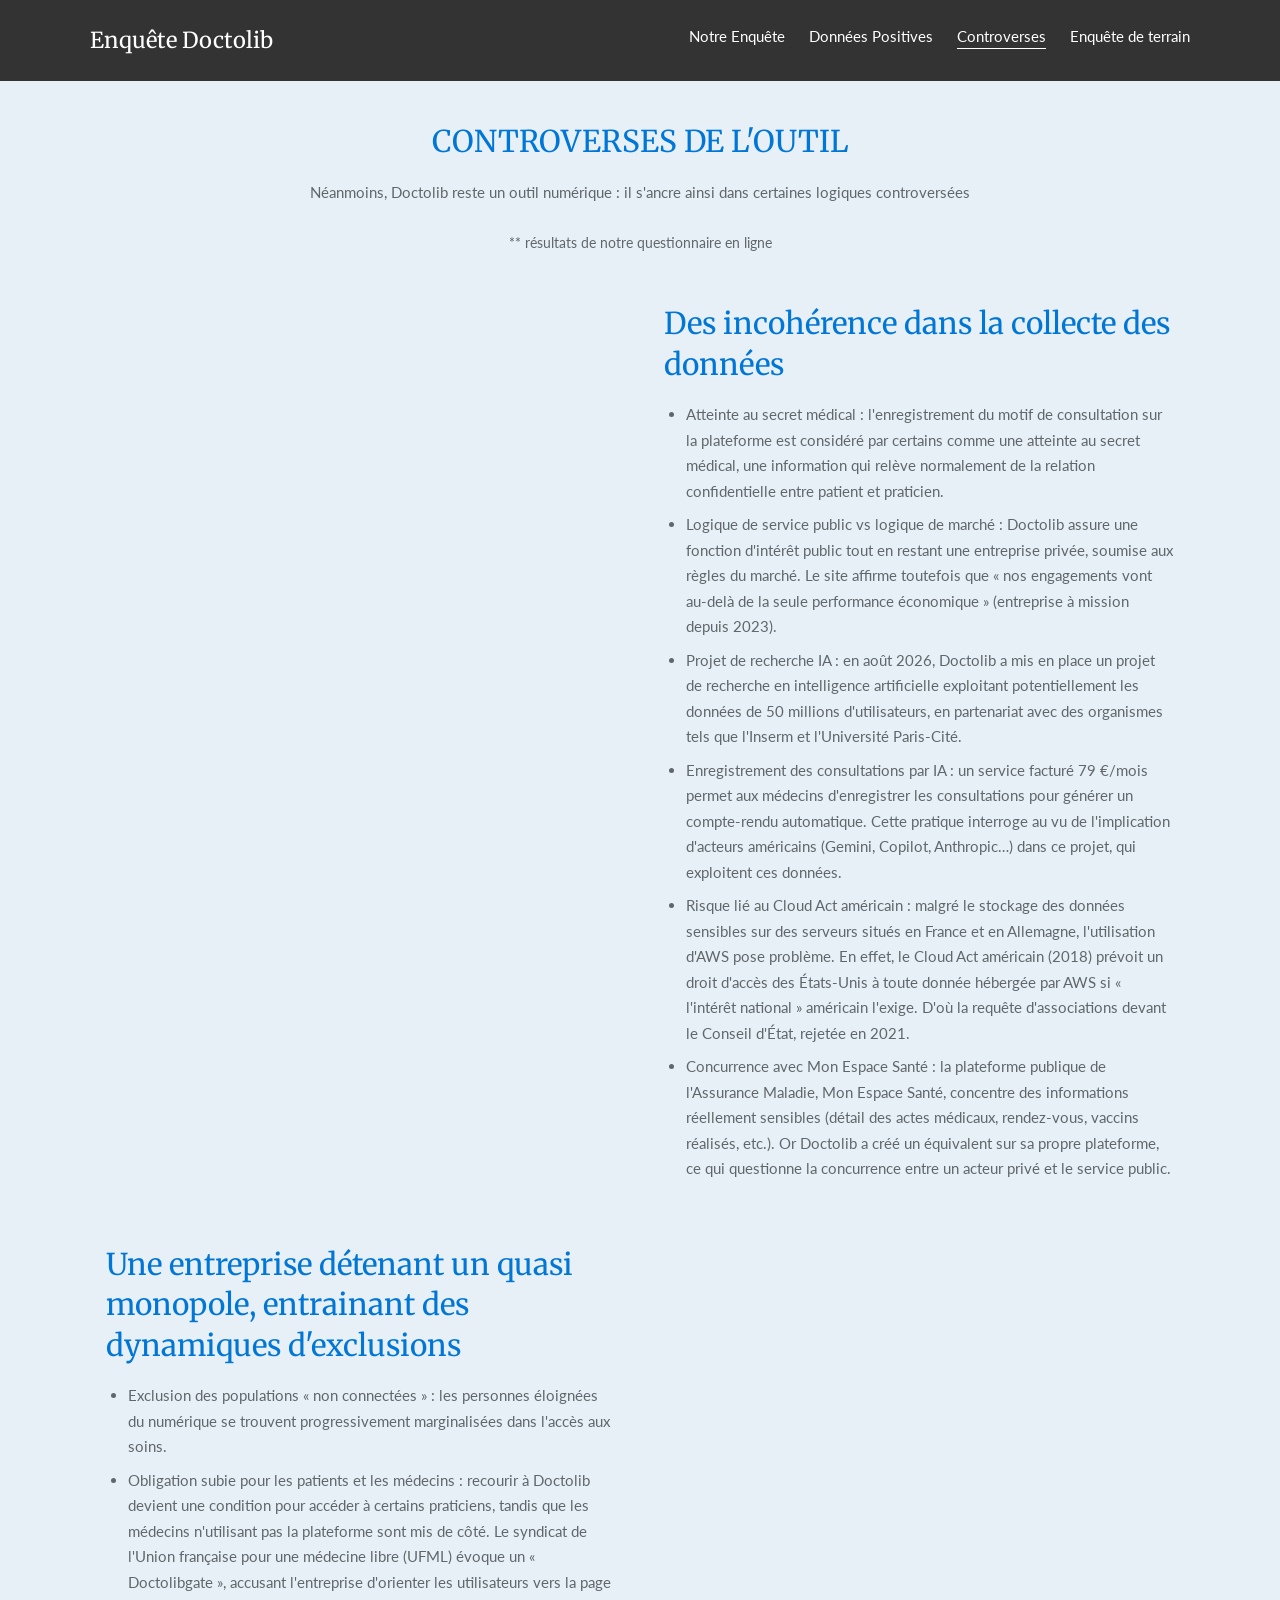
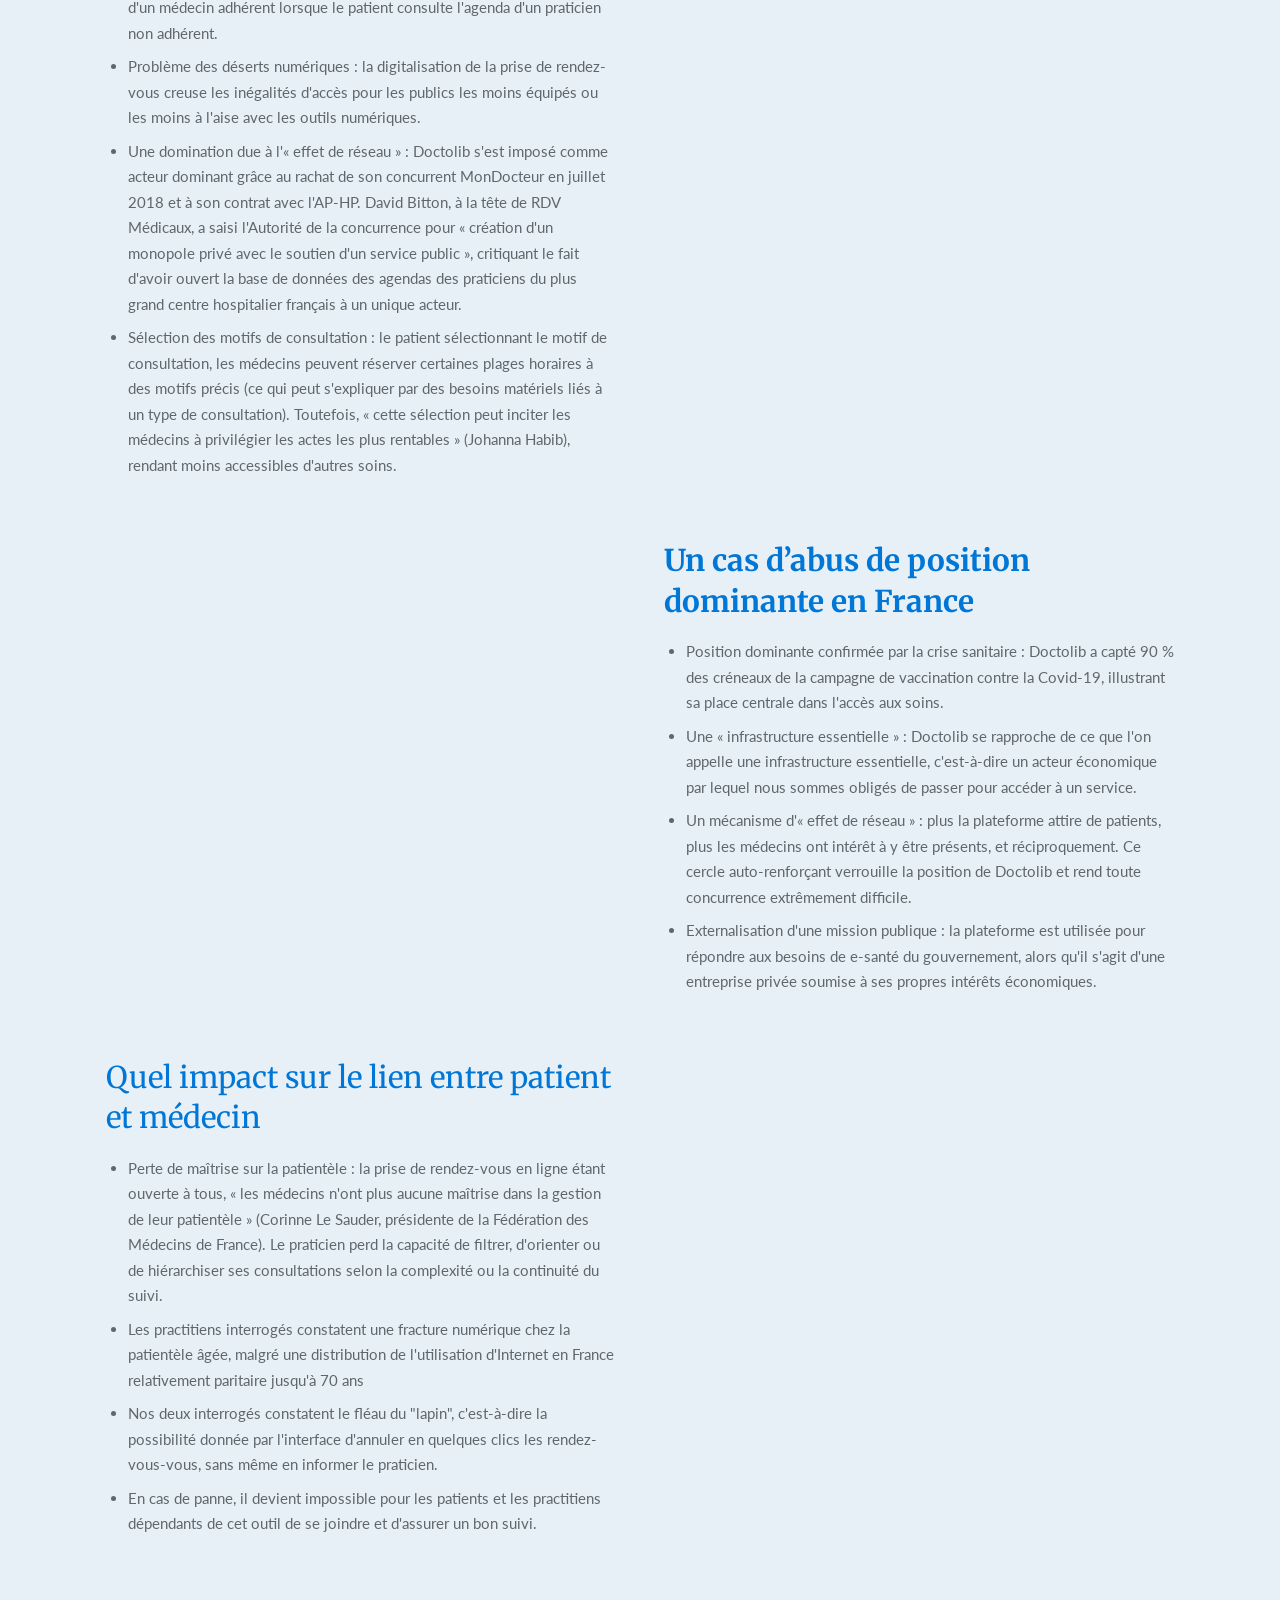
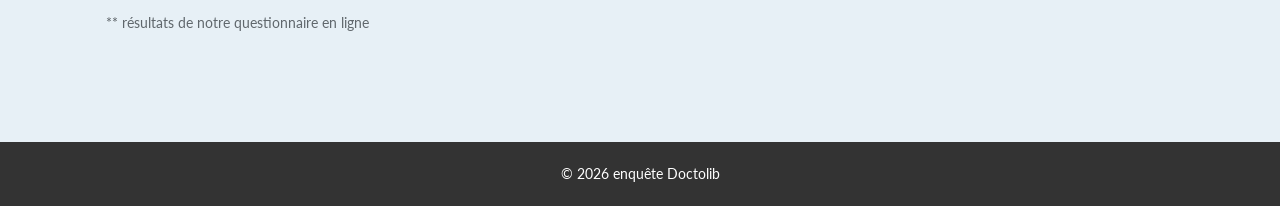
==== controverses.html @ 60c49745 "Ajout du site Enquête Doctolib" ====
<!DOCTYPE html>
<html lang="fr">
<head>
  <meta charset="UTF-8">
  <meta name="viewport" content="width=device-width, initial-scale=1.0">
  <title>Controverses | enquête Doctolib</title>
  <link rel="stylesheet" href="style.css">
</head>
<body>
  <a class="skip" href="#main-content">Passer au contenu principal</a>
  <header>
    <div class="header-inner">
      <a class="site-title" href="index.html">Enquête Doctolib</a>
      <nav>
        <ul>
          <li><a href="index.html">Notre Enquête</a></li>
          <li><a href="donnees-positives.html">Données Positives</a></li>
          <li><a href="controverses.html" aria-current="page">Controverses</a></li>
          <li><a href="enquete-de-terrain.html">Enquête de terrain</a></li>
        </ul>
      </nav>
    </div>
  </header>

  <main id="main-content">
    <section class="block center">
      <h2>CONTROVERSES DE L'OUTIL</h2>
      <p>Néanmoins, Doctolib reste un outil numérique : il s'ancre ainsi dans certaines logiques controversées</p>
      <img class="figure-small" src="https://primary.jwwb.nl/public/k/c/g/temp-qszgbrvemttdthedyeht/capture-d-cran-2026-11-02-12-01-36-high.png" alt="">
      <p class="note">** résultats de notre questionnaire en ligne</p>
    </section>

    <section class="split">
      <img src="https://primary.jwwb.nl/pexels/63/6330644.jpeg" alt="">
      <div>
        <h2>Des incohérence dans la collecte des données</h2>
        <ul>
          <li>Atteinte au secret médical : l'enregistrement du motif de consultation sur la plateforme est considéré par certains comme une atteinte au secret médical, une information qui relève normalement de la relation confidentielle entre patient et praticien.</li>
          <li>Logique de service public vs logique de marché : Doctolib assure une fonction d'intérêt public tout en restant une entreprise privée, soumise aux règles du marché. Le site affirme toutefois que « nos engagements vont au-delà de la seule performance économique » (entreprise à mission depuis 2023).</li>
          <li>Projet de recherche IA : en août 2026, Doctolib a mis en place un projet de recherche en intelligence artificielle exploitant potentiellement les données de 50 millions d'utilisateurs, en partenariat avec des organismes tels que l'Inserm et l'Université Paris-Cité.</li>
          <li>Enregistrement des consultations par IA : un service facturé 79 €/mois permet aux médecins d'enregistrer les consultations pour générer un compte-rendu automatique. Cette pratique interroge au vu de l'implication d'acteurs américains (Gemini, Copilot, Anthropic…) dans ce projet, qui exploitent ces données.</li>
          <li>Risque lié au Cloud Act américain : malgré le stockage des données sensibles sur des serveurs situés en France et en Allemagne, l'utilisation d'AWS pose problème. En effet, le Cloud Act américain (2018) prévoit un droit d'accès des États-Unis à toute donnée hébergée par AWS si « l'intérêt national » américain l'exige. D'où la requête d'associations devant le Conseil d'État, rejetée en 2021.</li>
          <li>Concurrence avec Mon Espace Santé : la plateforme publique de l'Assurance Maladie, Mon Espace Santé, concentre des informations réellement sensibles (détail des actes médicaux, rendez-vous, vaccins réalisés, etc.). Or Doctolib a créé un équivalent sur sa propre plateforme, ce qui questionne la concurrence entre un acteur privé et le service public.</li>
        </ul>
      </div>
    </section>

    <section class="split reverse">
      <img src="https://primary.jwwb.nl/pexels/77/7707025.jpeg" alt="">
      <div>
        <h2>Une entreprise détenant un quasi monopole, entrainant des dynamiques d'exclusions</h2>
        <ul>
          <li><p>Exclusion des populations « non connectées » : les personnes éloignées du numérique se trouvent progressivement marginalisées dans l'accès aux soins.</p></li>
          <li><p>Obligation subie pour les patients et les médecins : recourir à Doctolib devient une condition pour accéder à certains praticiens, tandis que les médecins n'utilisant pas la plateforme sont mis de côté. Le syndicat de l'Union française pour une médecine libre (UFML) évoque un « Doctolibgate », accusant l'entreprise d'orienter les utilisateurs vers la page d'un médecin adhérent lorsque le patient consulte l'agenda d'un praticien non adhérent.</p></li>
          <li><p>Problème des déserts numériques : la digitalisation de la prise de rendez-vous creuse les inégalités d'accès pour les publics les moins équipés ou les moins à l'aise avec les outils numériques.</p></li>
          <li><p>Une domination due à l'« effet de réseau » : Doctolib s'est imposé comme acteur dominant grâce au rachat de son concurrent MonDocteur en juillet 2018 et à son contrat avec l'AP-HP. David Bitton, à la tête de RDV Médicaux, a saisi l'Autorité de la concurrence pour « création d'un monopole privé avec le soutien d'un service public », critiquant le fait d'avoir ouvert la base de données des agendas des praticiens du plus grand centre hospitalier français à un unique acteur.</p></li>
          <li><p>Sélection des motifs de consultation : le patient sélectionnant le motif de consultation, les médecins peuvent réserver certaines plages horaires à des motifs précis (ce qui peut s'expliquer par des besoins matériels liés à un type de consultation). Toutefois, « cette sélection peut inciter les médecins à privilégier les actes les plus rentables » (Johanna Habib), rendant moins accessibles d'autres soins.</p></li>
        </ul>
      </div>
    </section>

    <section class="split">
      <img src="https://primary.jwwb.nl/public/k/c/g/temp-qszgbrvemttdthedyeht/img_2038-standard.jpg" alt="">
      <div>
        <h2><strong>Un cas d’abus de position dominante en France</strong></h2>
        <ul>
          <li><p>Position dominante confirmée par la crise sanitaire : Doctolib a capté 90 % des créneaux de la campagne de vaccination contre la Covid-19, illustrant sa place centrale dans l'accès aux soins.</p></li>
          <li><p>Une « infrastructure essentielle » : Doctolib se rapproche de ce que l'on appelle une infrastructure essentielle, c'est-à-dire un acteur économique par lequel nous sommes obligés de passer pour accéder à un service.</p></li>
          <li><p>Un mécanisme d'« effet de réseau » : plus la plateforme attire de patients, plus les médecins ont intérêt à y être présents, et réciproquement. Ce cercle auto-renforçant verrouille la position de Doctolib et rend toute concurrence extrêmement difficile.</p></li>
          <li><p>Externalisation d'une mission publique : la plateforme est utilisée pour répondre aux besoins de e-santé du gouvernement, alors qu'il s'agit d'une entreprise privée soumise à ses propres intérêts économiques.</p></li>
        </ul>
      </div>
    </section>

    <section class="split reverse">
      <img src="https://primary.jwwb.nl/public/k/c/g/temp-qszgbrvemttdthedyeht/img_2039-standard.jpg" alt="">
      <div>
        <h2>Quel impact sur le lien entre patient et médecin</h2>
        <ul>
          <li>Perte de maîtrise sur la patientèle : la prise de rendez-vous en ligne étant ouverte à tous, « les médecins n'ont plus aucune maîtrise dans la gestion de leur patientèle » (Corinne Le Sauder, présidente de la Fédération des Médecins de France). Le praticien perd la capacité de filtrer, d'orienter ou de hiérarchiser ses consultations selon la complexité ou la continuité du suivi.</li>
          <li>Les practitiens interrogés constatent une fracture numérique chez la patientèle âgée, malgré une distribution de l'utilisation d'Internet en France relativement paritaire jusqu'à 70 ans</li>
          <li>Nos deux interrogés constatent le fléau du "lapin", c'est-à-dire la possibilité donnée par l'interface d'annuler en quelques clics les rendez-vous-vous, sans même en informer le praticien.</li>
          <li>En cas de panne, il devient impossible pour les patients et les practitiens dépendants de cet outil de se joindre et d'assurer un bon suivi.</li>
        </ul>
      </div>
    </section>

    <section class="block">
      <img class="full" src="https://primary.jwwb.nl/public/k/c/g/temp-qszgbrvemttdthedyeht/capture-d-cran-2026-11-02-11-59-34-standard.png" alt="">
      <p class="note">** résultats de notre questionnaire en ligne</p>
    </section>
  </main>

  <footer>© 2026 enquête Doctolib</footer>
</body>
</html>
---- style.css ----
@import url('https://fonts.googleapis.com/css2?family=Lato:ital,wght@0,400;0,700;1,400&family=Merriweather:wght@400;700&display=swap');

:root {
  --bg: #e7f0f6;
  --dark: #333333;
  --blue: #0076d6;
  --text: #60676c;
}

* { box-sizing: border-box; }

body {
  margin: 0;
  background: var(--bg);
  color: var(--text);
  font-family: 'Lato', sans-serif;
  font-size: 15px;
  line-height: 1.7;
}

img { max-width: 100%; display: block; }

a { color: var(--blue); word-break: break-word; }

.skip { position: absolute; left: -9999px; }
.skip:focus { left: 16px; top: 16px; background: #fff; padding: 8px; z-index: 10; }

/* En-tête */
header {
  background: var(--dark);
  padding: 22px 16px;
}
.header-inner {
  max-width: 1100px;
  margin: 0 auto;
  display: flex;
  align-items: center;
  justify-content: space-between;
  gap: 16px;
  flex-wrap: wrap;
}
.site-title {
  color: #fff;
  font-family: 'Merriweather', serif;
  font-size: 22px;
  text-decoration: none;
}
nav ul { list-style: none; margin: 0; padding: 0; display: flex; flex-wrap: wrap; gap: 6px 24px; }
nav a { color: #fff; text-decoration: none; }
nav a:hover, nav a[aria-current="page"] { text-decoration: underline; text-underline-offset: 6px; }

/* Contenu */
main { max-width: 1100px; margin: 0 auto; padding: 40px 16px 60px; }

h1, h2, h3 {
  font-family: 'Merriweather', serif;
  font-weight: 400;
  color: var(--blue);
  line-height: 1.35;
  margin: 0 0 18px;
}
h1 { font-size: 38px; }
h2 { font-size: 30px; }
h3 { font-size: 24px; }
p { margin: 0 0 14px; }
ul { margin: 0 0 14px; padding-left: 22px; }
li { margin-bottom: 8px; }
li p { margin: 0; }

.center { text-align: center; }
.block { margin-bottom: 48px; }

/* Sections image + texte */
.split {
  display: grid;
  grid-template-columns: 1fr 1fr;
  gap: 48px;
  align-items: start;
  margin-bottom: 48px;
}
.split img { width: 100%; }
.split.reverse > :first-child { order: 2; }

.full { margin: 0 auto 12px; }
.full + .note, .note { font-size: 14px; }
.figure-center { max-width: 700px; margin: 0 auto 12px; }
.figure-small { max-width: 580px; margin: 0 auto 12px; }

/* Accueil */
.hero h1 { font-size: 34px; margin-bottom: 0; }
.cards {
  display: grid;
  grid-template-columns: repeat(3, 1fr);
  gap: 24px;
  margin-bottom: 48px;
}
.cards h3 { font-size: 20px; margin-top: 16px; }
.cards img { width: 100%; aspect-ratio: 1.4286 / 1; object-fit: cover; }
.sources p { padding-left: 16px; }
.team { max-width: 540px; margin: 0 auto; text-align: center; }

/* Accordéons */
details { border-bottom: 1px solid #c9d6df; margin-bottom: 12px; }
summary { cursor: pointer; list-style: none; padding: 8px 0; }
summary::-webkit-details-marker { display: none; }
summary h3 { display: inline; margin: 0; }
summary::after { content: ' +'; color: var(--blue); font-size: 22px; }
details[open] summary::after { content: ' –'; }
details > div { padding: 8px 0 16px; }

/* Pied de page */
footer {
  background: var(--dark);
  color: #fff;
  text-align: center;
  padding: 20px 16px;
  font-size: 14px;
}

@media (max-width: 760px) {
  .split, .cards { grid-template-columns: 1fr; gap: 24px; }
  .split.reverse > :first-child { order: 0; }
  h1 { font-size: 28px; }
  .hero h1 { font-size: 26px; }
  h2 { font-size: 24px; }
  h3 { font-size: 20px; }
}
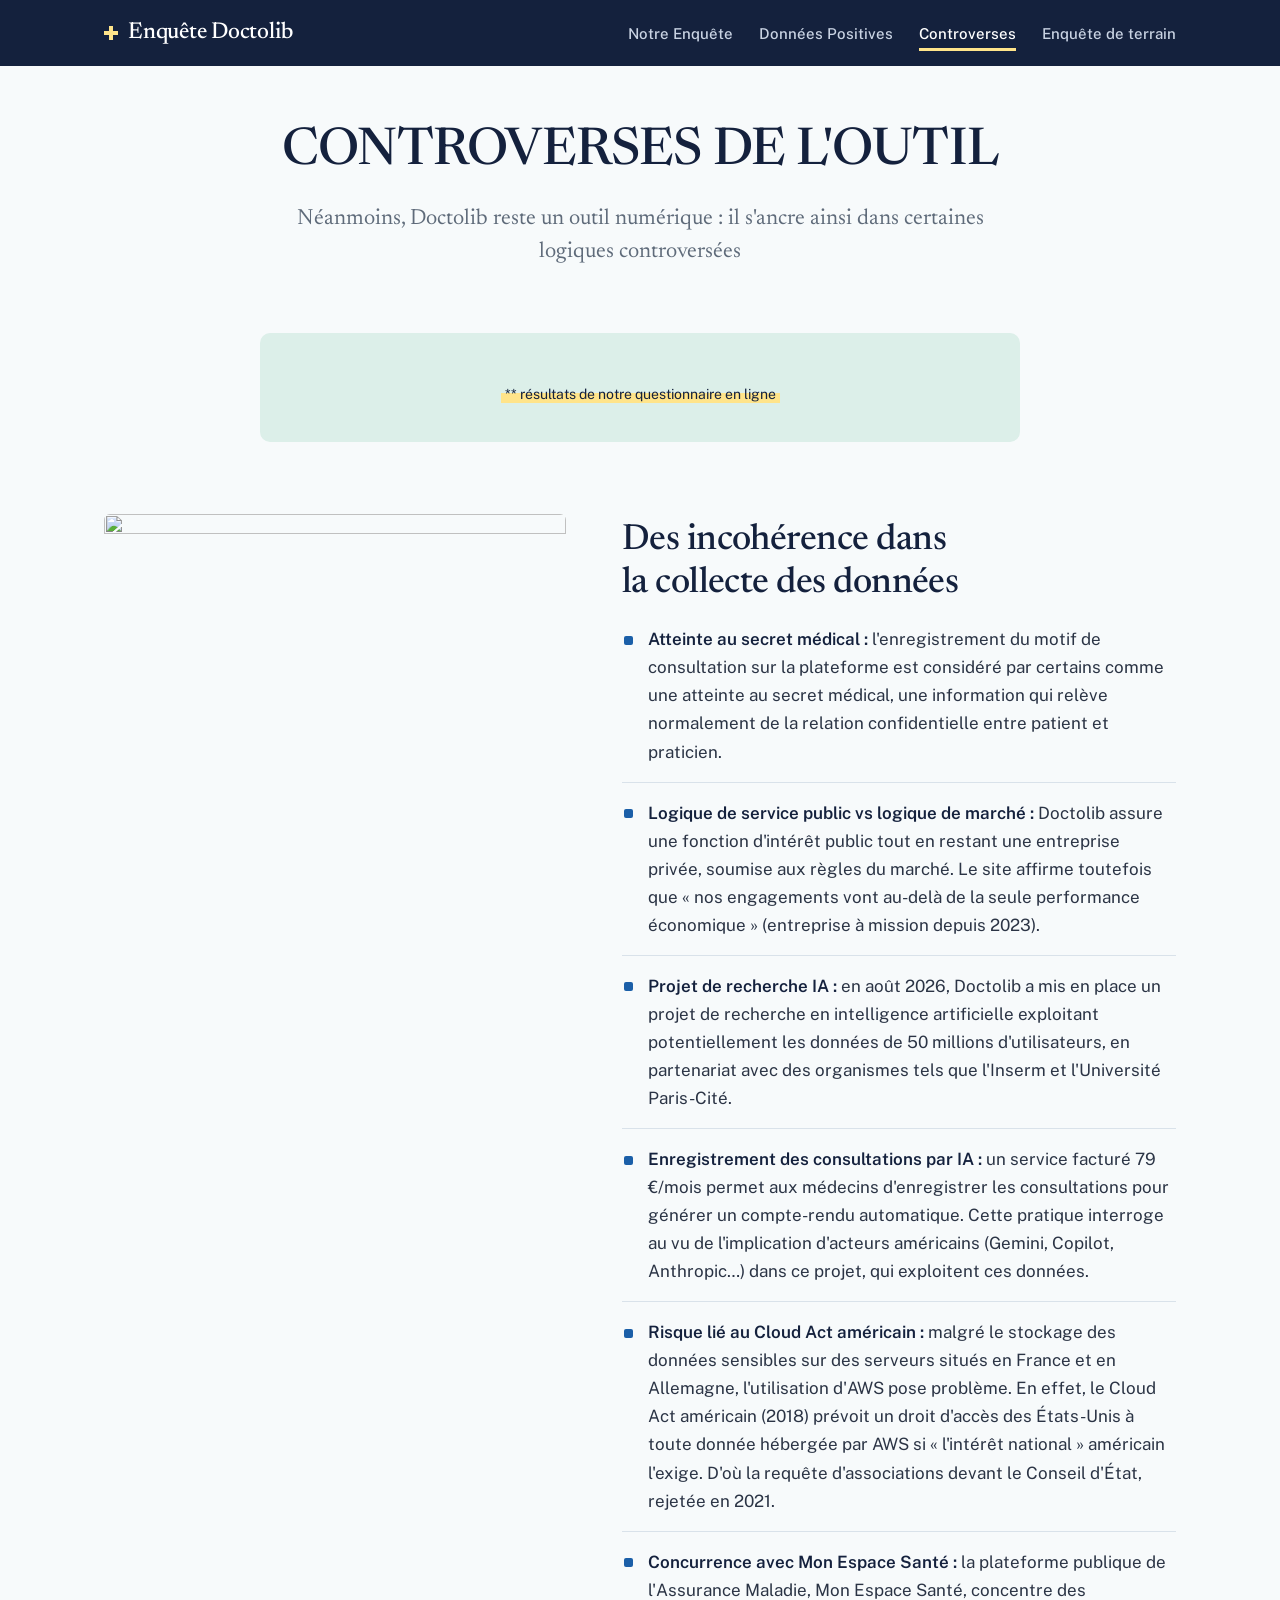
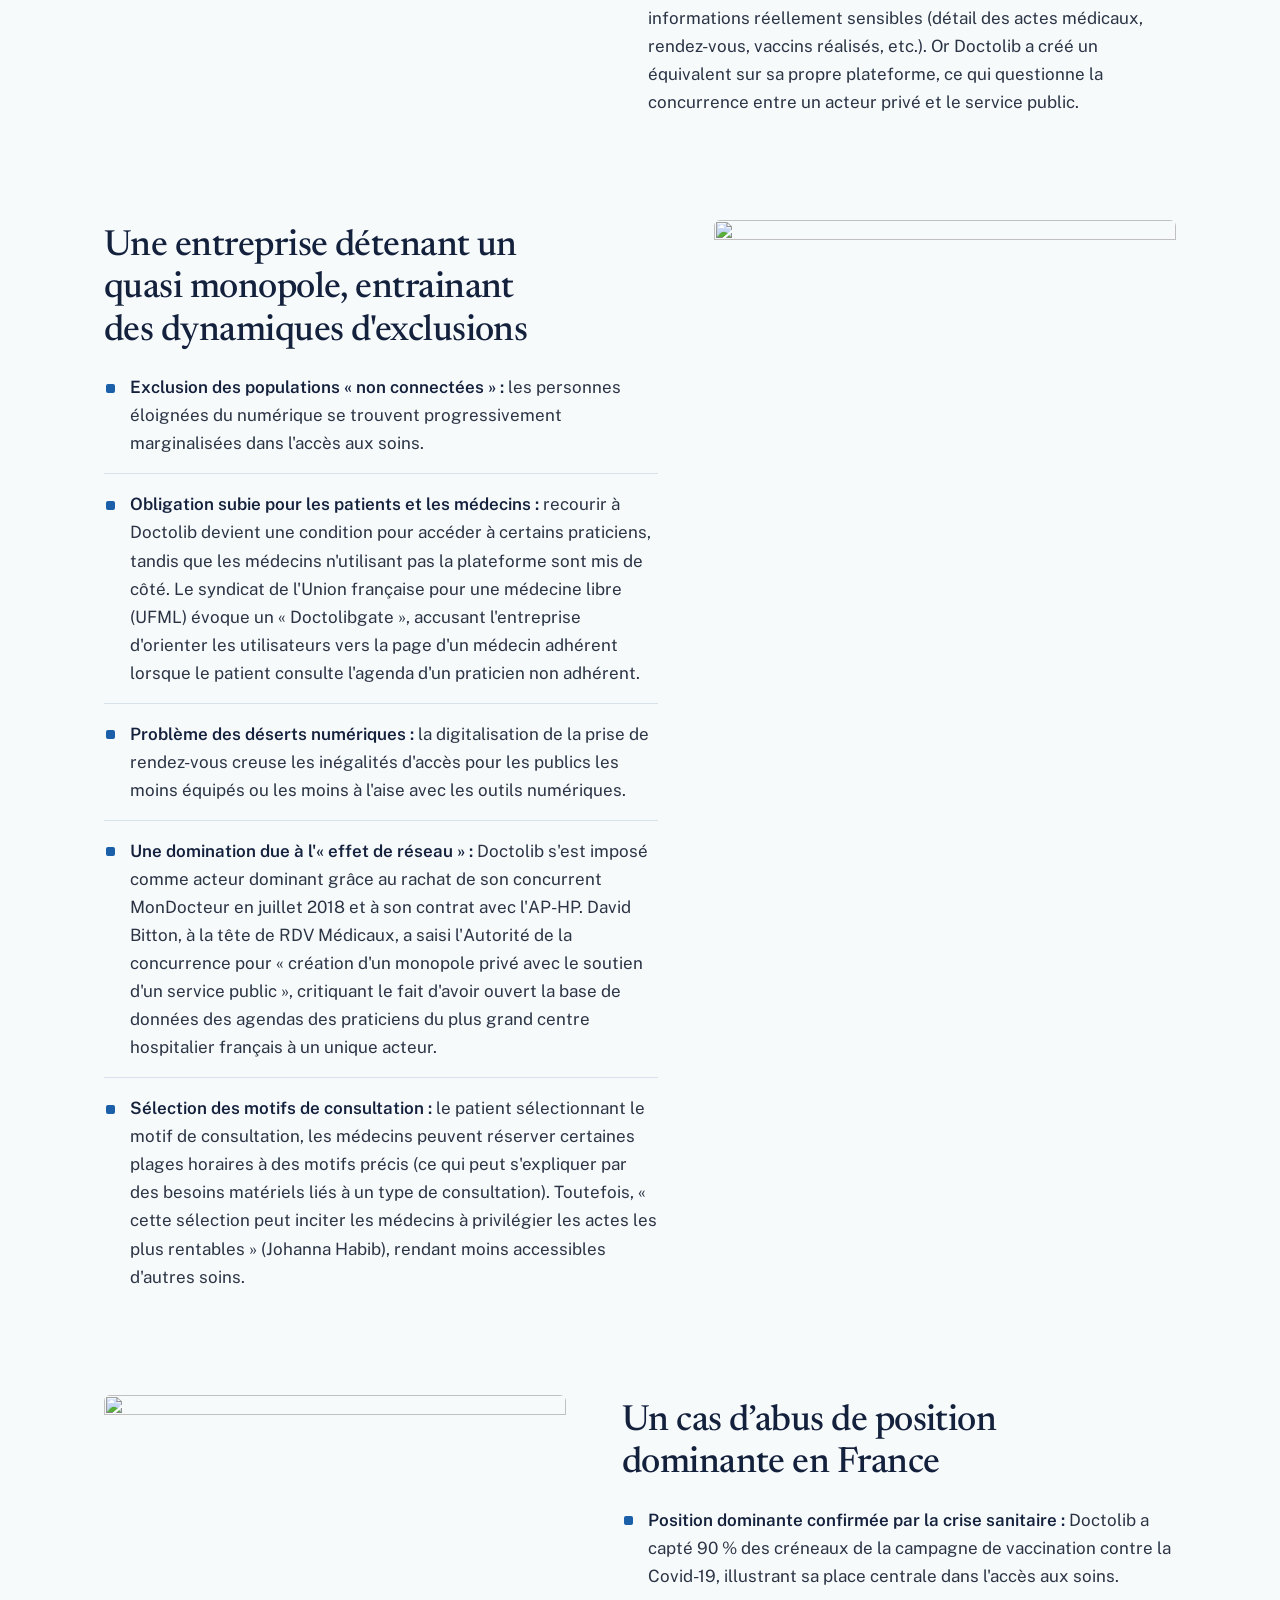
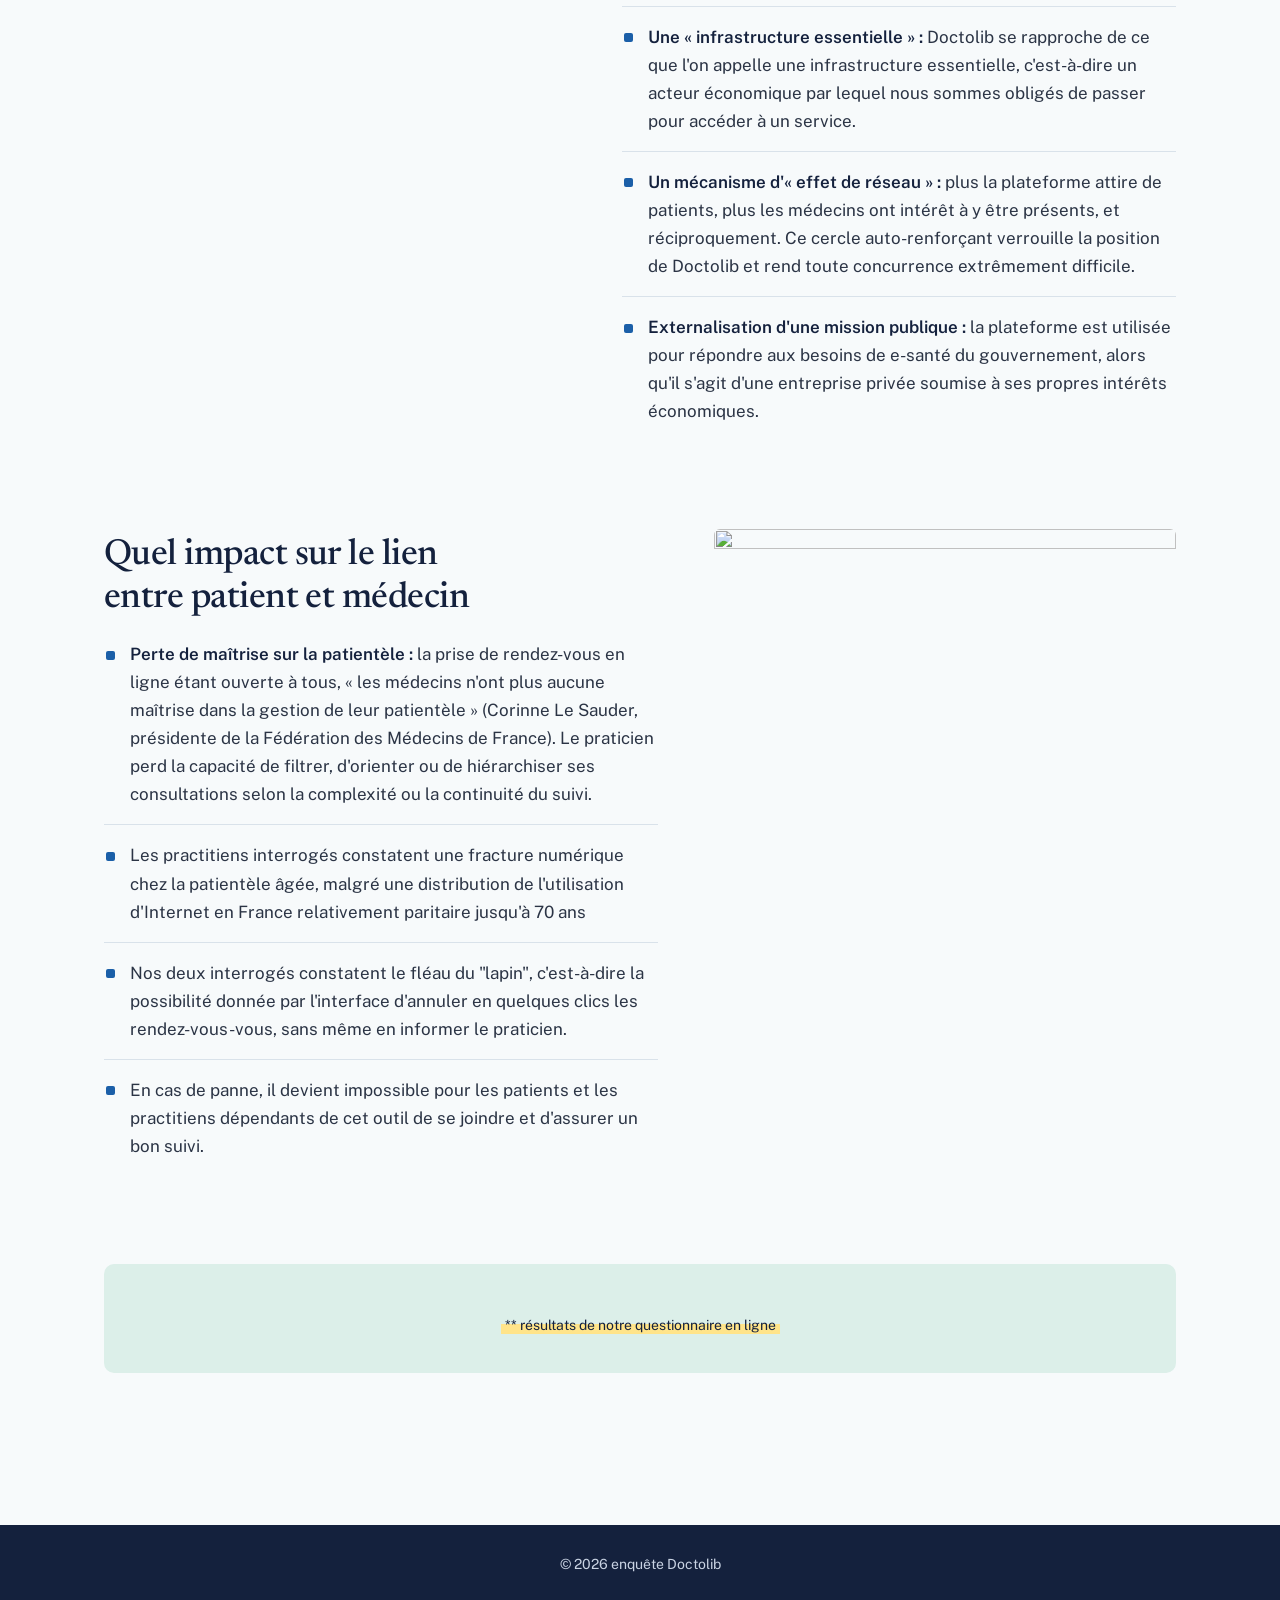
==== commit 3392d127: "Nouveau design du site" ====
--- a/controverses.html
+++ b/controverses.html
@@ -23,61 +23,64 @@
   </header>
 
   <main id="main-content">
-    <section class="block center">
+    <section class="page-head">
       <h2>CONTROVERSES DE L'OUTIL</h2>
       <p>Néanmoins, Doctolib reste un outil numérique : il s'ancre ainsi dans certaines logiques controversées</p>
-      <img class="figure-small" src="https://primary.jwwb.nl/public/k/c/g/temp-qszgbrvemttdthedyeht/capture-d-cran-2026-11-02-12-01-36-high.png" alt="">
-      <p class="note">** résultats de notre questionnaire en ligne</p>
     </section>
 
+    <figure class="chart narrow">
+      <img src="https://primary.jwwb.nl/public/k/c/g/temp-qszgbrvemttdthedyeht/capture-d-cran-2026-11-02-12-01-36-high.png" alt="">
+      <figcaption>** résultats de notre questionnaire en ligne</figcaption>
+    </figure>
+
     <section class="split">
-      <img src="https://primary.jwwb.nl/pexels/63/6330644.jpeg" alt="">
+      <img class="photo" src="https://primary.jwwb.nl/pexels/63/6330644.jpeg" alt="">
       <div>
         <h2>Des incohérence dans la collecte des données</h2>
         <ul>
-          <li>Atteinte au secret médical : l'enregistrement du motif de consultation sur la plateforme est considéré par certains comme une atteinte au secret médical, une information qui relève normalement de la relation confidentielle entre patient et praticien.</li>
-          <li>Logique de service public vs logique de marché : Doctolib assure une fonction d'intérêt public tout en restant une entreprise privée, soumise aux règles du marché. Le site affirme toutefois que « nos engagements vont au-delà de la seule performance économique » (entreprise à mission depuis 2023).</li>
-          <li>Projet de recherche IA : en août 2026, Doctolib a mis en place un projet de recherche en intelligence artificielle exploitant potentiellement les données de 50 millions d'utilisateurs, en partenariat avec des organismes tels que l'Inserm et l'Université Paris-Cité.</li>
-          <li>Enregistrement des consultations par IA : un service facturé 79 €/mois permet aux médecins d'enregistrer les consultations pour générer un compte-rendu automatique. Cette pratique interroge au vu de l'implication d'acteurs américains (Gemini, Copilot, Anthropic…) dans ce projet, qui exploitent ces données.</li>
-          <li>Risque lié au Cloud Act américain : malgré le stockage des données sensibles sur des serveurs situés en France et en Allemagne, l'utilisation d'AWS pose problème. En effet, le Cloud Act américain (2018) prévoit un droit d'accès des États-Unis à toute donnée hébergée par AWS si « l'intérêt national » américain l'exige. D'où la requête d'associations devant le Conseil d'État, rejetée en 2021.</li>
-          <li>Concurrence avec Mon Espace Santé : la plateforme publique de l'Assurance Maladie, Mon Espace Santé, concentre des informations réellement sensibles (détail des actes médicaux, rendez-vous, vaccins réalisés, etc.). Or Doctolib a créé un équivalent sur sa propre plateforme, ce qui questionne la concurrence entre un acteur privé et le service public.</li>
+          <li><span class="lead">Atteinte au secret médical :</span> l'enregistrement du motif de consultation sur la plateforme est considéré par certains comme une atteinte au secret médical, une information qui relève normalement de la relation confidentielle entre patient et praticien.</li>
+          <li><span class="lead">Logique de service public vs logique de marché :</span> Doctolib assure une fonction d'intérêt public tout en restant une entreprise privée, soumise aux règles du marché. Le site affirme toutefois que « nos engagements vont au-delà de la seule performance économique » (entreprise à mission depuis 2023).</li>
+          <li><span class="lead">Projet de recherche IA :</span> en août 2026, Doctolib a mis en place un projet de recherche en intelligence artificielle exploitant potentiellement les données de 50 millions d'utilisateurs, en partenariat avec des organismes tels que l'Inserm et l'Université Paris-Cité.</li>
+          <li><span class="lead">Enregistrement des consultations par IA :</span> un service facturé 79 €/mois permet aux médecins d'enregistrer les consultations pour générer un compte-rendu automatique. Cette pratique interroge au vu de l'implication d'acteurs américains (Gemini, Copilot, Anthropic…) dans ce projet, qui exploitent ces données.</li>
+          <li><span class="lead">Risque lié au Cloud Act américain :</span> malgré le stockage des données sensibles sur des serveurs situés en France et en Allemagne, l'utilisation d'AWS pose problème. En effet, le Cloud Act américain (2018) prévoit un droit d'accès des États-Unis à toute donnée hébergée par AWS si « l'intérêt national » américain l'exige. D'où la requête d'associations devant le Conseil d'État, rejetée en 2021.</li>
+          <li><span class="lead">Concurrence avec Mon Espace Santé :</span> la plateforme publique de l'Assurance Maladie, Mon Espace Santé, concentre des informations réellement sensibles (détail des actes médicaux, rendez-vous, vaccins réalisés, etc.). Or Doctolib a créé un équivalent sur sa propre plateforme, ce qui questionne la concurrence entre un acteur privé et le service public.</li>
         </ul>
       </div>
     </section>
 
     <section class="split reverse">
-      <img src="https://primary.jwwb.nl/pexels/77/7707025.jpeg" alt="">
+      <img class="photo" src="https://primary.jwwb.nl/pexels/77/7707025.jpeg" alt="">
       <div>
         <h2>Une entreprise détenant un quasi monopole, entrainant des dynamiques d'exclusions</h2>
         <ul>
-          <li><p>Exclusion des populations « non connectées » : les personnes éloignées du numérique se trouvent progressivement marginalisées dans l'accès aux soins.</p></li>
-          <li><p>Obligation subie pour les patients et les médecins : recourir à Doctolib devient une condition pour accéder à certains praticiens, tandis que les médecins n'utilisant pas la plateforme sont mis de côté. Le syndicat de l'Union française pour une médecine libre (UFML) évoque un « Doctolibgate », accusant l'entreprise d'orienter les utilisateurs vers la page d'un médecin adhérent lorsque le patient consulte l'agenda d'un praticien non adhérent.</p></li>
-          <li><p>Problème des déserts numériques : la digitalisation de la prise de rendez-vous creuse les inégalités d'accès pour les publics les moins équipés ou les moins à l'aise avec les outils numériques.</p></li>
-          <li><p>Une domination due à l'« effet de réseau » : Doctolib s'est imposé comme acteur dominant grâce au rachat de son concurrent MonDocteur en juillet 2018 et à son contrat avec l'AP-HP. David Bitton, à la tête de RDV Médicaux, a saisi l'Autorité de la concurrence pour « création d'un monopole privé avec le soutien d'un service public », critiquant le fait d'avoir ouvert la base de données des agendas des praticiens du plus grand centre hospitalier français à un unique acteur.</p></li>
-          <li><p>Sélection des motifs de consultation : le patient sélectionnant le motif de consultation, les médecins peuvent réserver certaines plages horaires à des motifs précis (ce qui peut s'expliquer par des besoins matériels liés à un type de consultation). Toutefois, « cette sélection peut inciter les médecins à privilégier les actes les plus rentables » (Johanna Habib), rendant moins accessibles d'autres soins.</p></li>
+          <li><p><span class="lead">Exclusion des populations « non connectées » :</span> les personnes éloignées du numérique se trouvent progressivement marginalisées dans l'accès aux soins.</p></li>
+          <li><p><span class="lead">Obligation subie pour les patients et les médecins :</span> recourir à Doctolib devient une condition pour accéder à certains praticiens, tandis que les médecins n'utilisant pas la plateforme sont mis de côté. Le syndicat de l'Union française pour une médecine libre (UFML) évoque un « Doctolibgate », accusant l'entreprise d'orienter les utilisateurs vers la page d'un médecin adhérent lorsque le patient consulte l'agenda d'un praticien non adhérent.</p></li>
+          <li><p><span class="lead">Problème des déserts numériques :</span> la digitalisation de la prise de rendez-vous creuse les inégalités d'accès pour les publics les moins équipés ou les moins à l'aise avec les outils numériques.</p></li>
+          <li><p><span class="lead">Une domination due à l'« effet de réseau » :</span> Doctolib s'est imposé comme acteur dominant grâce au rachat de son concurrent MonDocteur en juillet 2018 et à son contrat avec l'AP-HP. David Bitton, à la tête de RDV Médicaux, a saisi l'Autorité de la concurrence pour « création d'un monopole privé avec le soutien d'un service public », critiquant le fait d'avoir ouvert la base de données des agendas des praticiens du plus grand centre hospitalier français à un unique acteur.</p></li>
+          <li><p><span class="lead">Sélection des motifs de consultation :</span> le patient sélectionnant le motif de consultation, les médecins peuvent réserver certaines plages horaires à des motifs précis (ce qui peut s'expliquer par des besoins matériels liés à un type de consultation). Toutefois, « cette sélection peut inciter les médecins à privilégier les actes les plus rentables » (Johanna Habib), rendant moins accessibles d'autres soins.</p></li>
         </ul>
       </div>
     </section>
 
     <section class="split">
-      <img src="https://primary.jwwb.nl/public/k/c/g/temp-qszgbrvemttdthedyeht/img_2038-standard.jpg" alt="">
+      <img class="photo" src="https://primary.jwwb.nl/public/k/c/g/temp-qszgbrvemttdthedyeht/img_2038-standard.jpg" alt="">
       <div>
         <h2><strong>Un cas d’abus de position dominante en France</strong></h2>
         <ul>
-          <li><p>Position dominante confirmée par la crise sanitaire : Doctolib a capté 90 % des créneaux de la campagne de vaccination contre la Covid-19, illustrant sa place centrale dans l'accès aux soins.</p></li>
-          <li><p>Une « infrastructure essentielle » : Doctolib se rapproche de ce que l'on appelle une infrastructure essentielle, c'est-à-dire un acteur économique par lequel nous sommes obligés de passer pour accéder à un service.</p></li>
-          <li><p>Un mécanisme d'« effet de réseau » : plus la plateforme attire de patients, plus les médecins ont intérêt à y être présents, et réciproquement. Ce cercle auto-renforçant verrouille la position de Doctolib et rend toute concurrence extrêmement difficile.</p></li>
-          <li><p>Externalisation d'une mission publique : la plateforme est utilisée pour répondre aux besoins de e-santé du gouvernement, alors qu'il s'agit d'une entreprise privée soumise à ses propres intérêts économiques.</p></li>
+          <li><p><span class="lead">Position dominante confirmée par la crise sanitaire :</span> Doctolib a capté 90 % des créneaux de la campagne de vaccination contre la Covid-19, illustrant sa place centrale dans l'accès aux soins.</p></li>
+          <li><p><span class="lead">Une « infrastructure essentielle » :</span> Doctolib se rapproche de ce que l'on appelle une infrastructure essentielle, c'est-à-dire un acteur économique par lequel nous sommes obligés de passer pour accéder à un service.</p></li>
+          <li><p><span class="lead">Un mécanisme d'« effet de réseau » :</span> plus la plateforme attire de patients, plus les médecins ont intérêt à y être présents, et réciproquement. Ce cercle auto-renforçant verrouille la position de Doctolib et rend toute concurrence extrêmement difficile.</p></li>
+          <li><p><span class="lead">Externalisation d'une mission publique :</span> la plateforme est utilisée pour répondre aux besoins de e-santé du gouvernement, alors qu'il s'agit d'une entreprise privée soumise à ses propres intérêts économiques.</p></li>
         </ul>
       </div>
     </section>
 
     <section class="split reverse">
-      <img src="https://primary.jwwb.nl/public/k/c/g/temp-qszgbrvemttdthedyeht/img_2039-standard.jpg" alt="">
+      <img class="photo" src="https://primary.jwwb.nl/public/k/c/g/temp-qszgbrvemttdthedyeht/img_2039-standard.jpg" alt="">
       <div>
         <h2>Quel impact sur le lien entre patient et médecin</h2>
         <ul>
-          <li>Perte de maîtrise sur la patientèle : la prise de rendez-vous en ligne étant ouverte à tous, « les médecins n'ont plus aucune maîtrise dans la gestion de leur patientèle » (Corinne Le Sauder, présidente de la Fédération des Médecins de France). Le praticien perd la capacité de filtrer, d'orienter ou de hiérarchiser ses consultations selon la complexité ou la continuité du suivi.</li>
+          <li><span class="lead">Perte de maîtrise sur la patientèle :</span> la prise de rendez-vous en ligne étant ouverte à tous, « les médecins n'ont plus aucune maîtrise dans la gestion de leur patientèle » (Corinne Le Sauder, présidente de la Fédération des Médecins de France). Le praticien perd la capacité de filtrer, d'orienter ou de hiérarchiser ses consultations selon la complexité ou la continuité du suivi.</li>
           <li>Les practitiens interrogés constatent une fracture numérique chez la patientèle âgée, malgré une distribution de l'utilisation d'Internet en France relativement paritaire jusqu'à 70 ans</li>
           <li>Nos deux interrogés constatent le fléau du "lapin", c'est-à-dire la possibilité donnée par l'interface d'annuler en quelques clics les rendez-vous-vous, sans même en informer le praticien.</li>
           <li>En cas de panne, il devient impossible pour les patients et les practitiens dépendants de cet outil de se joindre et d'assurer un bon suivi.</li>
@@ -85,12 +88,27 @@
       </div>
     </section>
 
-    <section class="block">
-      <img class="full" src="https://primary.jwwb.nl/public/k/c/g/temp-qszgbrvemttdthedyeht/capture-d-cran-2026-11-02-11-59-34-standard.png" alt="">
-      <p class="note">** résultats de notre questionnaire en ligne</p>
-    </section>
+    <figure class="chart">
+      <img src="https://primary.jwwb.nl/public/k/c/g/temp-qszgbrvemttdthedyeht/capture-d-cran-2026-11-02-11-59-34-standard.png" alt="">
+      <figcaption>** résultats de notre questionnaire en ligne</figcaption>
+    </figure>
   </main>
 
   <footer>© 2026 enquête Doctolib</footer>
+  <div class="lightbox" id="lightbox" role="dialog" aria-label="Graphique agrandi"><img alt=""></div>
+  <script>
+    (function () {
+      var box = document.getElementById('lightbox');
+      var big = box.querySelector('img');
+      document.querySelectorAll('.chart img, .split img.chart-img').forEach(function (img) {
+        img.tabIndex = 0;
+        function open() { big.src = img.src; box.classList.add('open'); }
+        img.addEventListener('click', open);
+        img.addEventListener('keydown', function (e) { if (e.key === 'Enter') open(); });
+      });
+      box.addEventListener('click', function () { box.classList.remove('open'); });
+      document.addEventListener('keydown', function (e) { if (e.key === 'Escape') box.classList.remove('open'); });
+    })();
+  </script>
 </body>
 </html>
--- a/style.css
+++ b/style.css
@@ -1,127 +1,397 @@
-@import url('https://fonts.googleapis.com/css2?family=Lato:ital,wght@0,400;0,700;1,400&family=Merriweather:wght@400;700&display=swap');
-
+@import url('https://fonts.googleapis.com/css2?family=Newsreader:ital,opsz,wght@0,6..72,400;0,6..72,500;0,6..72,600;1,6..72,400&family=Public+Sans:ital,wght@0,400;0,500;0,600;0,700;1,400&display=swap');
+
+/* Palette : un dossier médical — encre marine, bleu clinique, vert de blouse, papier froid, surligneur */
 :root {
-  --bg: #e7f0f6;
-  --dark: #333333;
-  --blue: #0076d6;
-  --text: #60676c;
+  --ink: #14213d;
+  --blue: #1b5fa8;
+  --blue-soft: #e6eff8;
+  --mint: #dcefe9;
+  --mint-deep: #2f7d6d;
+  --paper: #f7fafb;
+  --white: #ffffff;
+  --text: #2b3445;
+  --muted: #5f6b7a;
+  --line: #d9e2ea;
+  --marker: #ffe48a;
+  --serif: 'Newsreader', Georgia, serif;
+  --sans: 'Public Sans', system-ui, sans-serif;
+  --wrap: 1120px;
 }
 
 * { box-sizing: border-box; }
+html { scroll-behavior: smooth; }
 
 body {
   margin: 0;
-  background: var(--bg);
+  background: var(--paper);
   color: var(--text);
-  font-family: 'Lato', sans-serif;
-  font-size: 15px;
-  line-height: 1.7;
+  font-family: var(--sans);
+  font-size: 17px;
+  line-height: 1.65;
+  -webkit-font-smoothing: antialiased;
 }
 
 img { max-width: 100%; display: block; }
-
-a { color: var(--blue); word-break: break-word; }
+a { color: var(--blue); text-underline-offset: 3px; word-break: break-word; }
+a:hover { color: var(--ink); }
+:focus-visible { outline: 3px solid var(--blue); outline-offset: 3px; border-radius: 2px; }
 
 .skip { position: absolute; left: -9999px; }
-.skip:focus { left: 16px; top: 16px; background: #fff; padding: 8px; z-index: 10; }
-
-/* En-tête */
+.skip:focus { left: 16px; top: 16px; background: var(--white); padding: 8px 12px; z-index: 50; }
+
+/* ---------- En-tête ---------- */
 header {
-  background: var(--dark);
-  padding: 22px 16px;
+  position: sticky;
+  top: 0;
+  z-index: 20;
+  background: var(--ink);
+  color: var(--white);
 }
 .header-inner {
-  max-width: 1100px;
+  max-width: var(--wrap);
   margin: 0 auto;
+  padding: 14px 24px;
   display: flex;
   align-items: center;
   justify-content: space-between;
-  gap: 16px;
+  gap: 12px 32px;
   flex-wrap: wrap;
 }
 .site-title {
-  color: #fff;
-  font-family: 'Merriweather', serif;
-  font-size: 22px;
+  color: var(--white);
+  font-family: var(--serif);
+  font-size: 23px;
+  font-weight: 500;
   text-decoration: none;
-}
-nav ul { list-style: none; margin: 0; padding: 0; display: flex; flex-wrap: wrap; gap: 6px 24px; }
-nav a { color: #fff; text-decoration: none; }
-nav a:hover, nav a[aria-current="page"] { text-decoration: underline; text-underline-offset: 6px; }
-
-/* Contenu */
-main { max-width: 1100px; margin: 0 auto; padding: 40px 16px 60px; }
+  letter-spacing: -0.01em;
+  display: flex;
+  align-items: center;
+  gap: 10px;
+}
+.site-title::before {
+  content: '';
+  width: 14px;
+  height: 14px;
+  background:
+    linear-gradient(var(--marker), var(--marker)) center / 14px 4px no-repeat,
+    linear-gradient(var(--marker), var(--marker)) center / 4px 14px no-repeat;
+}
+.site-title:hover { color: var(--white); }
+nav ul { list-style: none; margin: 0; padding: 0; display: flex; flex-wrap: wrap; gap: 4px 26px; }
+nav a {
+  color: #c9d3e3;
+  text-decoration: none;
+  font-size: 15px;
+  font-weight: 500;
+  padding: 6px 0;
+  border-bottom: 3px solid transparent;
+}
+nav a:hover { color: var(--white); }
+nav a[aria-current="page"] { color: var(--white); border-bottom-color: var(--marker); }
+
+/* ---------- Typographie ---------- */
+main { max-width: var(--wrap); margin: 0 auto; padding: 56px 24px 80px; }
 
 h1, h2, h3 {
-  font-family: 'Merriweather', serif;
-  font-weight: 400;
-  color: var(--blue);
-  line-height: 1.35;
-  margin: 0 0 18px;
-}
-h1 { font-size: 38px; }
-h2 { font-size: 30px; }
-h3 { font-size: 24px; }
-p { margin: 0 0 14px; }
-ul { margin: 0 0 14px; padding-left: 22px; }
-li { margin-bottom: 8px; }
-li p { margin: 0; }
+  font-family: var(--serif);
+  font-weight: 500;
+  color: var(--ink);
+  line-height: 1.18;
+  letter-spacing: -0.015em;
+  margin: 0 0 20px;
+  text-wrap: balance;
+}
+h1 { font-size: clamp(34px, 4.6vw, 54px); }
+h2 { font-size: clamp(26px, 3vw, 36px); }
+h3 { font-size: clamp(20px, 2vw, 24px); }
+h2 strong { font-weight: 500; }
+p { margin: 0 0 16px; }
 
 .center { text-align: center; }
-.block { margin-bottom: 48px; }
-
-/* Sections image + texte */
+.block { margin-bottom: 72px; }
+
+/* En-tête de page (pages intérieures) */
+.page-head {
+  max-width: 760px;
+  margin: 0 auto 64px;
+  text-align: center;
+}
+.page-head h1, .page-head h2 { font-size: clamp(34px, 4.6vw, 52px); }
+.page-head p { font-family: var(--serif); font-size: 22px; line-height: 1.5; color: var(--muted); }
+
+/* ---------- Sections image + texte ---------- */
 .split {
+  display: grid;
+  grid-template-columns: 5fr 6fr;
+  gap: 56px;
+  align-items: start;
+  margin-bottom: 72px;
+}
+.split.reverse { grid-template-columns: 6fr 5fr; }
+.split.reverse > :first-child { order: 2; }
+.split > div { padding-top: 6px; }
+
+.photo {
+  width: 100%;
+  aspect-ratio: 4 / 3;
+  object-fit: cover;
+  border-radius: 6px;
+}
+.split .photo { position: sticky; top: 96px; }
+.split .chart-img {
+  width: 100%;
+  background: var(--white);
+  border: 10px solid var(--mint);
+  border-radius: 10px;
+  cursor: zoom-in;
+  position: sticky;
+  top: 96px;
+}
+
+/* Listes : la tête de chaque point mise en évidence */
+main ul { list-style: none; margin: 0 0 16px; padding: 0; }
+main li {
+  position: relative;
+  padding: 0 0 16px 26px;
+  margin-bottom: 16px;
+  border-bottom: 1px solid var(--line);
+}
+main li:last-child { border-bottom: 0; margin-bottom: 0; }
+main li::before {
+  content: '';
+  position: absolute;
+  left: 2px;
+  top: 0.62em;
+  width: 9px;
+  height: 9px;
+  background: var(--blue);
+  border-radius: 2px;
+}
+main li p { margin: 0; }
+.lead { color: var(--ink); font-weight: 600; }
+
+.note { font-size: 14px; color: var(--muted); font-style: italic; }
+
+/* ---------- Graphiques (résultats du questionnaire) ---------- */
+.chart {
+  margin: 0 auto 72px;
+  background: var(--mint);
+  border-radius: 10px;
+  padding: clamp(16px, 3vw, 36px);
+}
+.chart img {
+  margin: 0 auto;
+  background: var(--white);
+  border-radius: 4px;
+  box-shadow: 0 1px 2px rgba(20, 33, 61, 0.08), 0 8px 24px rgba(20, 33, 61, 0.08);
+  cursor: zoom-in;
+}
+.chart figcaption {
+  margin: 14px auto 0;
+  width: fit-content;
+  font-size: 14px;
+  color: var(--ink);
+  background: linear-gradient(transparent 45%, var(--marker) 45%, var(--marker) 88%, transparent 88%);
+  padding: 0 4px;
+}
+.chart.narrow { max-width: 760px; }
+
+/* Visionneuse plein écran des graphiques */
+.lightbox {
+  position: fixed;
+  inset: 0;
+  z-index: 100;
+  background: rgba(20, 33, 61, 0.88);
+  display: none;
+  align-items: center;
+  justify-content: center;
+  padding: 24px;
+  cursor: zoom-out;
+}
+.lightbox.open { display: flex; }
+.lightbox img { max-height: 92vh; width: auto; border-radius: 4px; background: var(--white); }
+
+/* ---------- Accueil ---------- */
+.hero {
   display: grid;
   grid-template-columns: 1fr 1fr;
   gap: 48px;
+  align-items: center;
+  margin-bottom: 64px;
+}
+.hero-title h1 {
+  font-size: clamp(38px, 5.4vw, 66px);
+  line-height: 1.04;
+  margin: 0;
+  text-align: left;
+  font-weight: 400;
+}
+.hero-photo { position: relative; }
+.hero-photo::before {
+  content: '';
+  position: absolute;
+  inset: 22px -22px -22px 22px;
+  background: var(--mint);
+  border-radius: 6px;
+}
+.hero-photo img { position: relative; width: 100%; aspect-ratio: 1 / 1; object-fit: cover; border-radius: 6px; }
+
+.intro {
+  max-width: 720px;
+  margin: 0 auto 88px;
+  font-size: 18px;
+}
+.intro p:first-child { font-family: var(--serif); font-size: 24px; line-height: 1.45; color: var(--ink); }
+
+.axes-title { text-align: center; }
+.cards {
+  display: grid;
+  grid-template-columns: repeat(3, 1fr);
+  gap: 32px;
+  margin: 8px 0 96px;
+}
+.cards > div { border-top: 3px solid var(--ink); padding-top: 18px; }
+.cards img { width: 100%; aspect-ratio: 1.4286 / 1; object-fit: cover; border-radius: 4px; margin-bottom: 18px; }
+.cards h3 { font-size: 21px; line-height: 1.3; margin: 0; }
+
+.sources {
+  background: var(--white);
+  border: 1px solid var(--line);
+  border-radius: 10px;
+  padding: clamp(24px, 4vw, 48px);
+  margin-bottom: 88px;
+}
+.sources h2 { font-size: 26px; margin-bottom: 24px; }
+.sources p {
+  font-size: 15px;
+  color: var(--muted);
+  padding: 2px 0 2px 18px;
+  border-left: 3px solid var(--blue-soft);
+  margin-bottom: 18px;
+}
+.sources p:last-child { margin-bottom: 0; }
+
+.team { max-width: 640px; margin: 0 auto; text-align: center; }
+.team h1 { font-size: clamp(26px, 3vw, 34px); font-weight: 400; }
+.team p { font-size: 17px; color: var(--ink); font-weight: 500; }
+
+/* ---------- Enquête de terrain ---------- */
+.field-intro { margin-bottom: 48px; }
+.form-link a {
+  display: inline-block;
+  font-size: 14px;
+  background: var(--blue-soft);
+  padding: 12px 14px;
+  border-radius: 6px;
+  text-decoration: none;
+}
+.form-link a:hover { background: var(--mint); }
+
+.interviews {
+  display: grid;
+  grid-template-columns: 6fr 5fr;
+  gap: 24px 56px;
   align-items: start;
-  margin-bottom: 48px;
-}
-.split img { width: 100%; }
-.split.reverse > :first-child { order: 2; }
-
-.full { margin: 0 auto 12px; }
-.full + .note, .note { font-size: 14px; }
-.figure-center { max-width: 700px; margin: 0 auto 12px; }
-.figure-small { max-width: 580px; margin: 0 auto 12px; }
-
-/* Accueil */
-.hero h1 { font-size: 34px; margin-bottom: 0; }
-.cards {
-  display: grid;
-  grid-template-columns: repeat(3, 1fr);
-  gap: 24px;
-  margin-bottom: 48px;
-}
-.cards h3 { font-size: 20px; margin-top: 16px; }
-.cards img { width: 100%; aspect-ratio: 1.4286 / 1; object-fit: cover; }
-.sources p { padding-left: 16px; }
-.team { max-width: 540px; margin: 0 auto; text-align: center; }
+}
+.interviews > img { grid-column: 2; grid-row: 1; }
+.interviews > h2 { grid-column: 1; grid-row: 1; align-self: end; }
+.interviews > details { grid-column: 1 / -1; }
 
 /* Accordéons */
-details { border-bottom: 1px solid #c9d6df; margin-bottom: 12px; }
-summary { cursor: pointer; list-style: none; padding: 8px 0; }
+details {
+  background: var(--white);
+  border: 1px solid var(--line);
+  border-radius: 10px;
+  margin-bottom: 16px;
+}
+summary {
+  cursor: pointer;
+  list-style: none;
+  padding: 20px 64px 20px 24px;
+  position: relative;
+}
 summary::-webkit-details-marker { display: none; }
 summary h3 { display: inline; margin: 0; }
-summary::after { content: ' +'; color: var(--blue); font-size: 22px; }
-details[open] summary::after { content: ' –'; }
-details > div { padding: 8px 0 16px; }
-
-/* Pied de page */
+summary::after {
+  content: '';
+  position: absolute;
+  right: 26px;
+  top: 50%;
+  width: 12px;
+  height: 12px;
+  border-right: 2px solid var(--blue);
+  border-bottom: 2px solid var(--blue);
+  transform: translateY(-75%) rotate(45deg);
+  transition: transform 0.2s ease;
+}
+details[open] > summary::after { transform: translateY(-25%) rotate(-135deg); }
+details > div { padding: 0 24px 24px; }
+.split details summary { padding-left: 0; }
+.split details { background: transparent; border: 0; border-top: 1px solid var(--line); border-radius: 0; }
+.split details > div { padding: 0 0 8px; }
+
+/* Retranscription : horodatage dans la marge, intervenants distingués */
+.transcript { max-width: 820px; margin: 0 auto; }
+.transcript .meta {
+  background: var(--blue-soft);
+  border-radius: 8px;
+  padding: 18px 22px;
+  margin: 0 0 28px;
+}
+.transcript .meta p { margin: 0 0 4px; }
+.transcript .meta p:last-child { margin-bottom: 0; }
+.transcript .meta strong { font-family: var(--serif); font-size: 21px; font-weight: 500; color: var(--ink); }
+.transcript .meta em { color: var(--muted); }
+
+.turn {
+  display: grid;
+  grid-template-columns: 64px 1fr;
+  gap: 0 16px;
+  margin: 0;
+  padding: 12px 0;
+  border-top: 1px solid var(--line);
+}
+.turn .time {
+  font-size: 13px;
+  font-variant-numeric: tabular-nums;
+  color: var(--muted);
+  padding-top: 3px;
+}
+.turn .speaker { font-weight: 700; color: var(--mint-deep); }
+.turn.ask .speaker { color: var(--blue); }
+.turn.ask .body { color: var(--muted); }
+.turn.end { grid-template-columns: 1fr; color: var(--muted); font-style: italic; }
+
+/* ---------- Pied de page ---------- */
 footer {
-  background: var(--dark);
-  color: #fff;
+  background: var(--ink);
+  color: #c9d3e3;
   text-align: center;
-  padding: 20px 16px;
+  padding: 28px 24px;
   font-size: 14px;
 }
 
-@media (max-width: 760px) {
-  .split, .cards { grid-template-columns: 1fr; gap: 24px; }
+/* ---------- Mobile ---------- */
+@media (max-width: 820px) {
+  body { font-size: 16px; }
+  header { position: static; }
+  main { padding: 36px 16px 56px; }
+  .header-inner { padding: 12px 16px; }
+  nav ul { gap: 2px 18px; }
+  .split, .split.reverse, .hero, .cards, .interviews { grid-template-columns: 1fr; gap: 24px; }
   .split.reverse > :first-child { order: 0; }
-  h1 { font-size: 28px; }
-  .hero h1 { font-size: 26px; }
-  h2 { font-size: 24px; }
-  h3 { font-size: 20px; }
-}
+  .split .photo { position: static; }
+  .interviews > img, .interviews > h2, .interviews > details { grid-column: 1; grid-row: auto; }
+  .hero-photo::before { inset: 14px -10px -14px 14px; }
+  .intro p:first-child { font-size: 20px; }
+  .page-head p { font-size: 19px; }
+  .turn { grid-template-columns: 1fr; }
+  .turn .time { padding: 0; }
+  summary { padding: 16px 52px 16px 18px; }
+  details > div { padding: 0 18px 18px; }
+}
+
+@media (prefers-reduced-motion: reduce) {
+  html { scroll-behavior: auto; }
+  summary::after { transition: none; }
+}
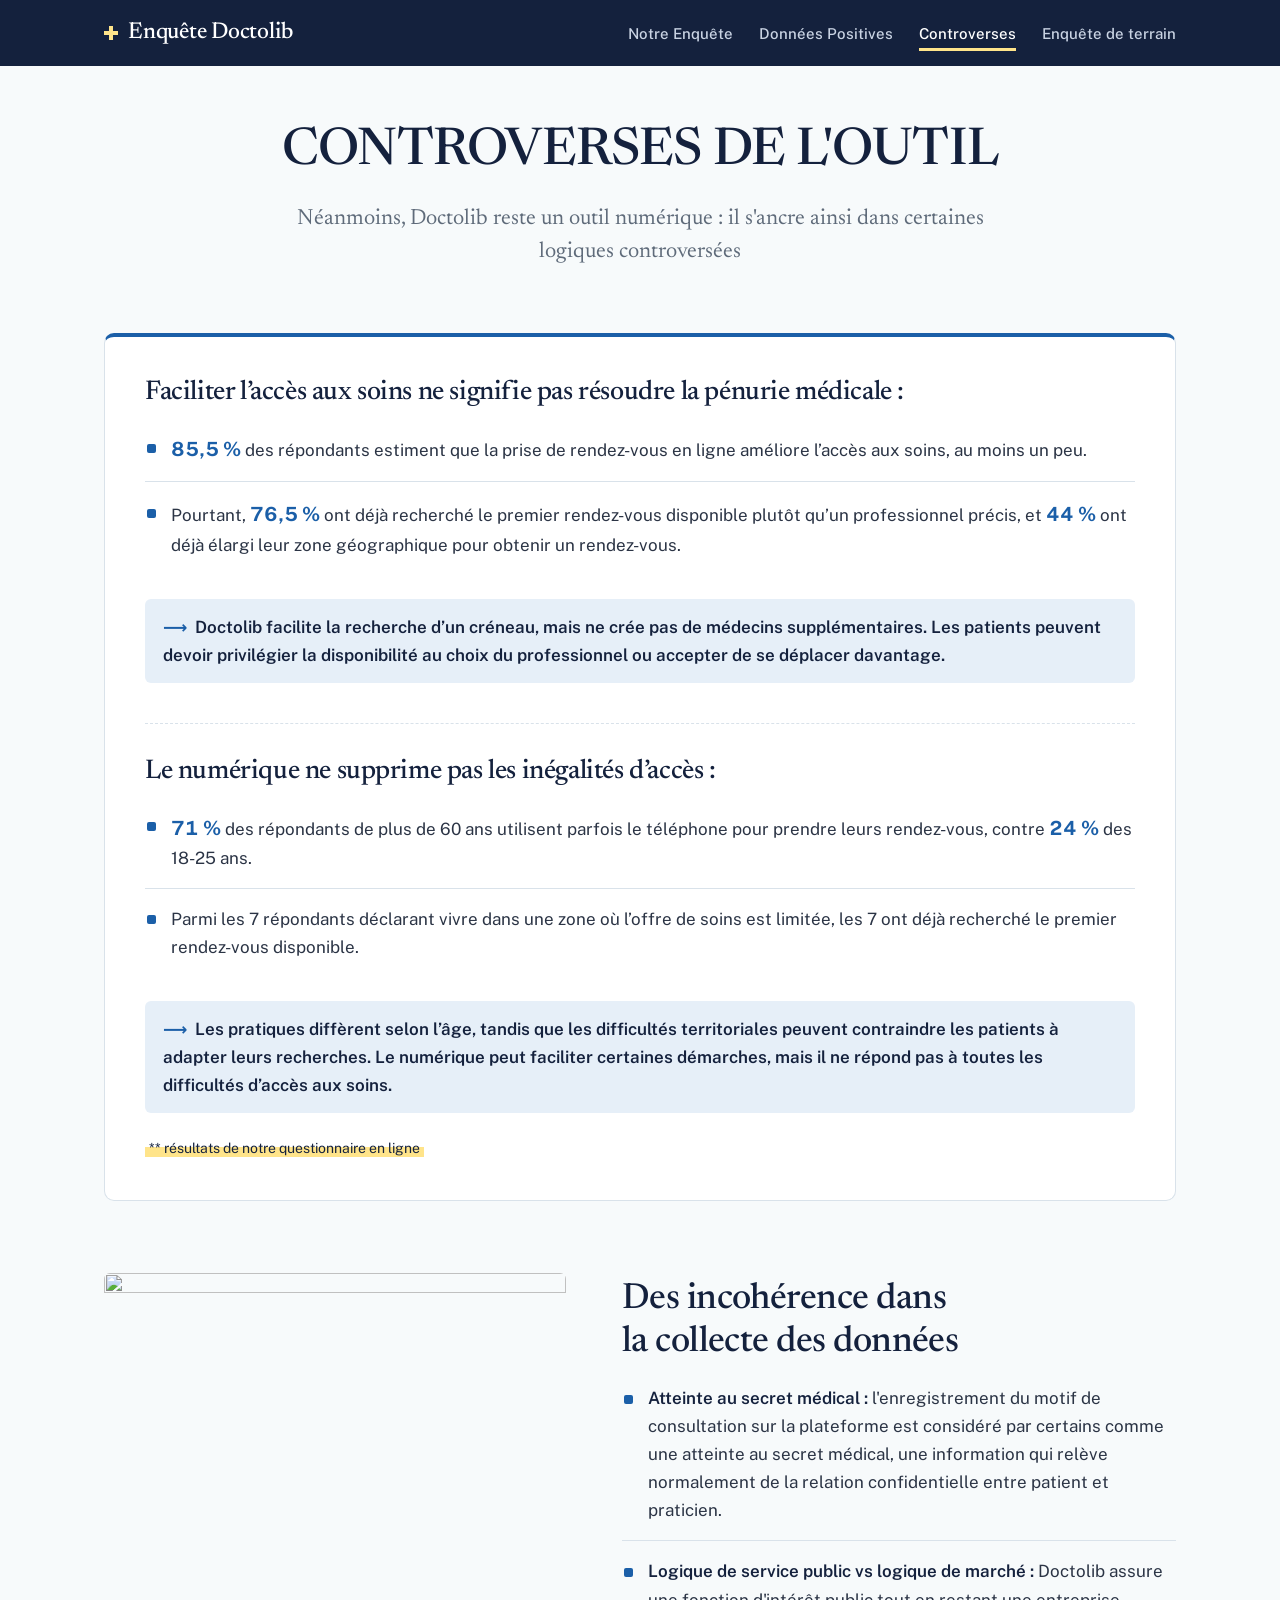
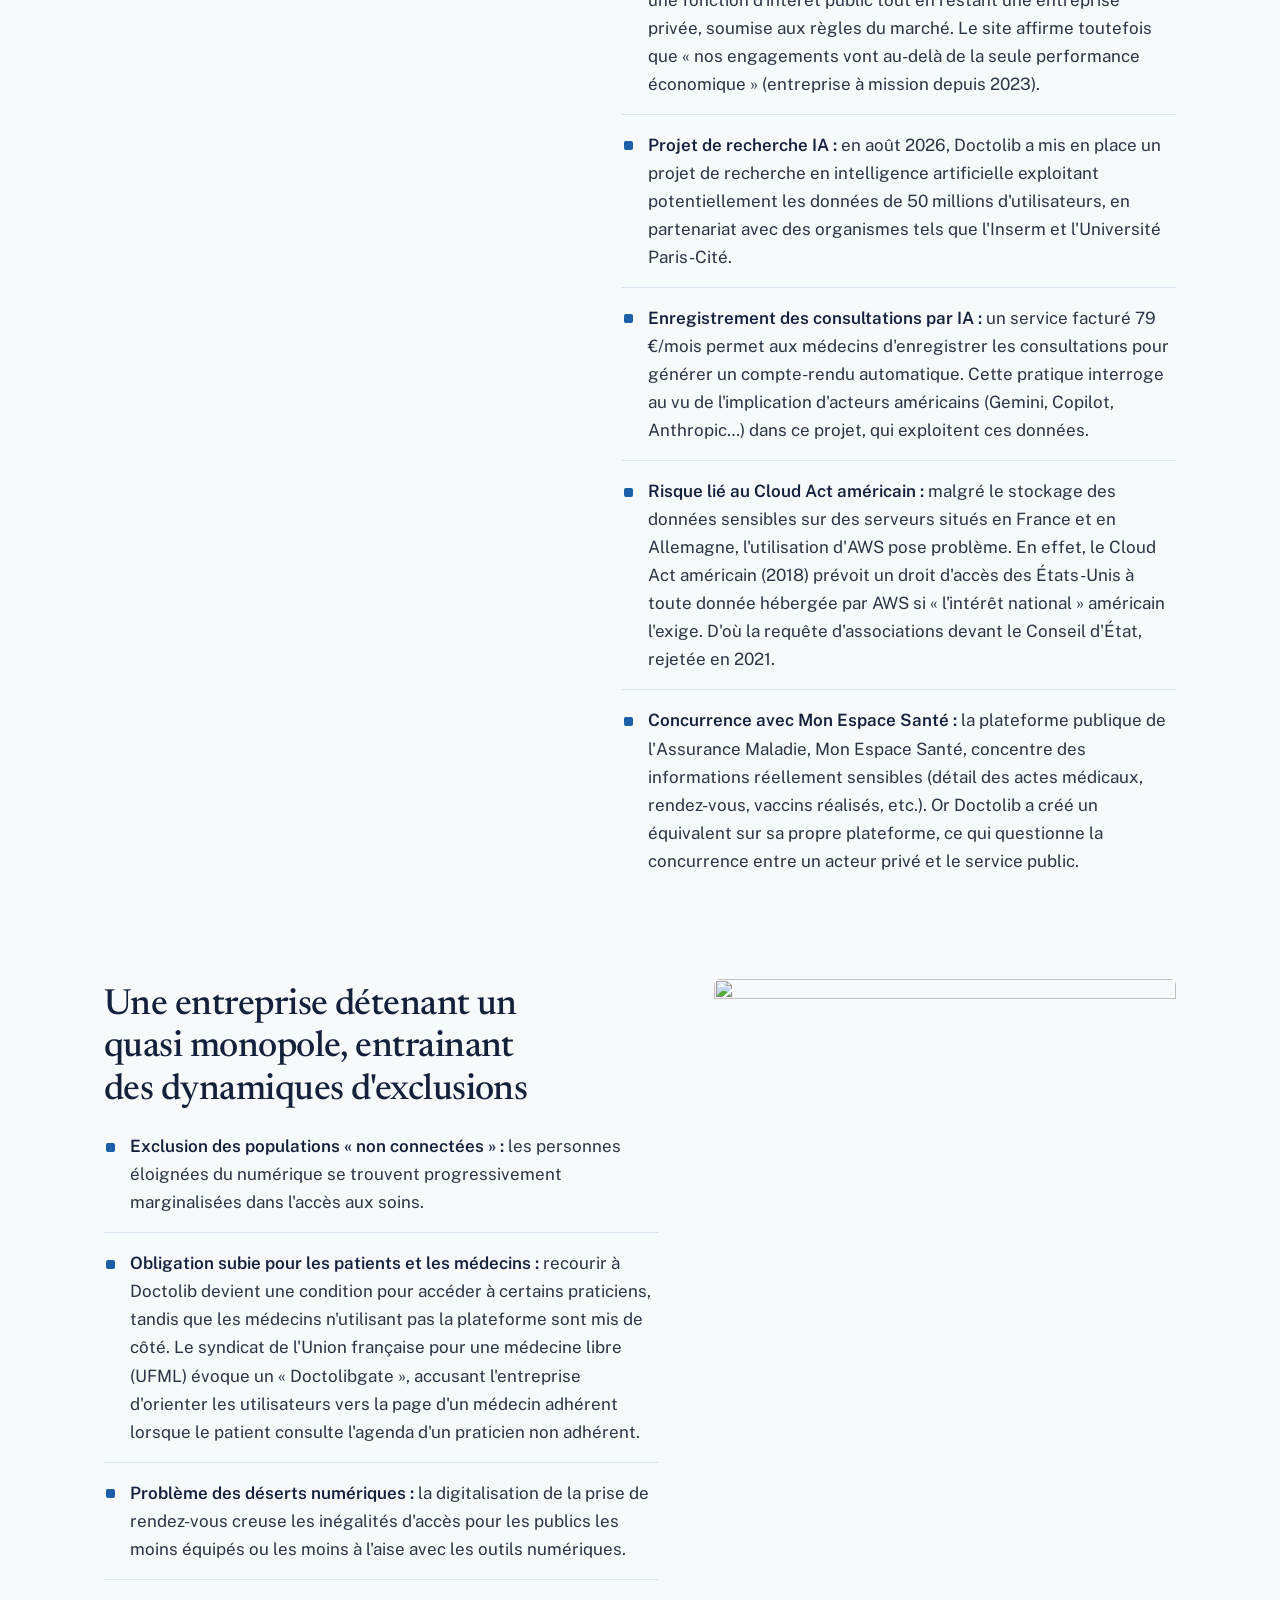
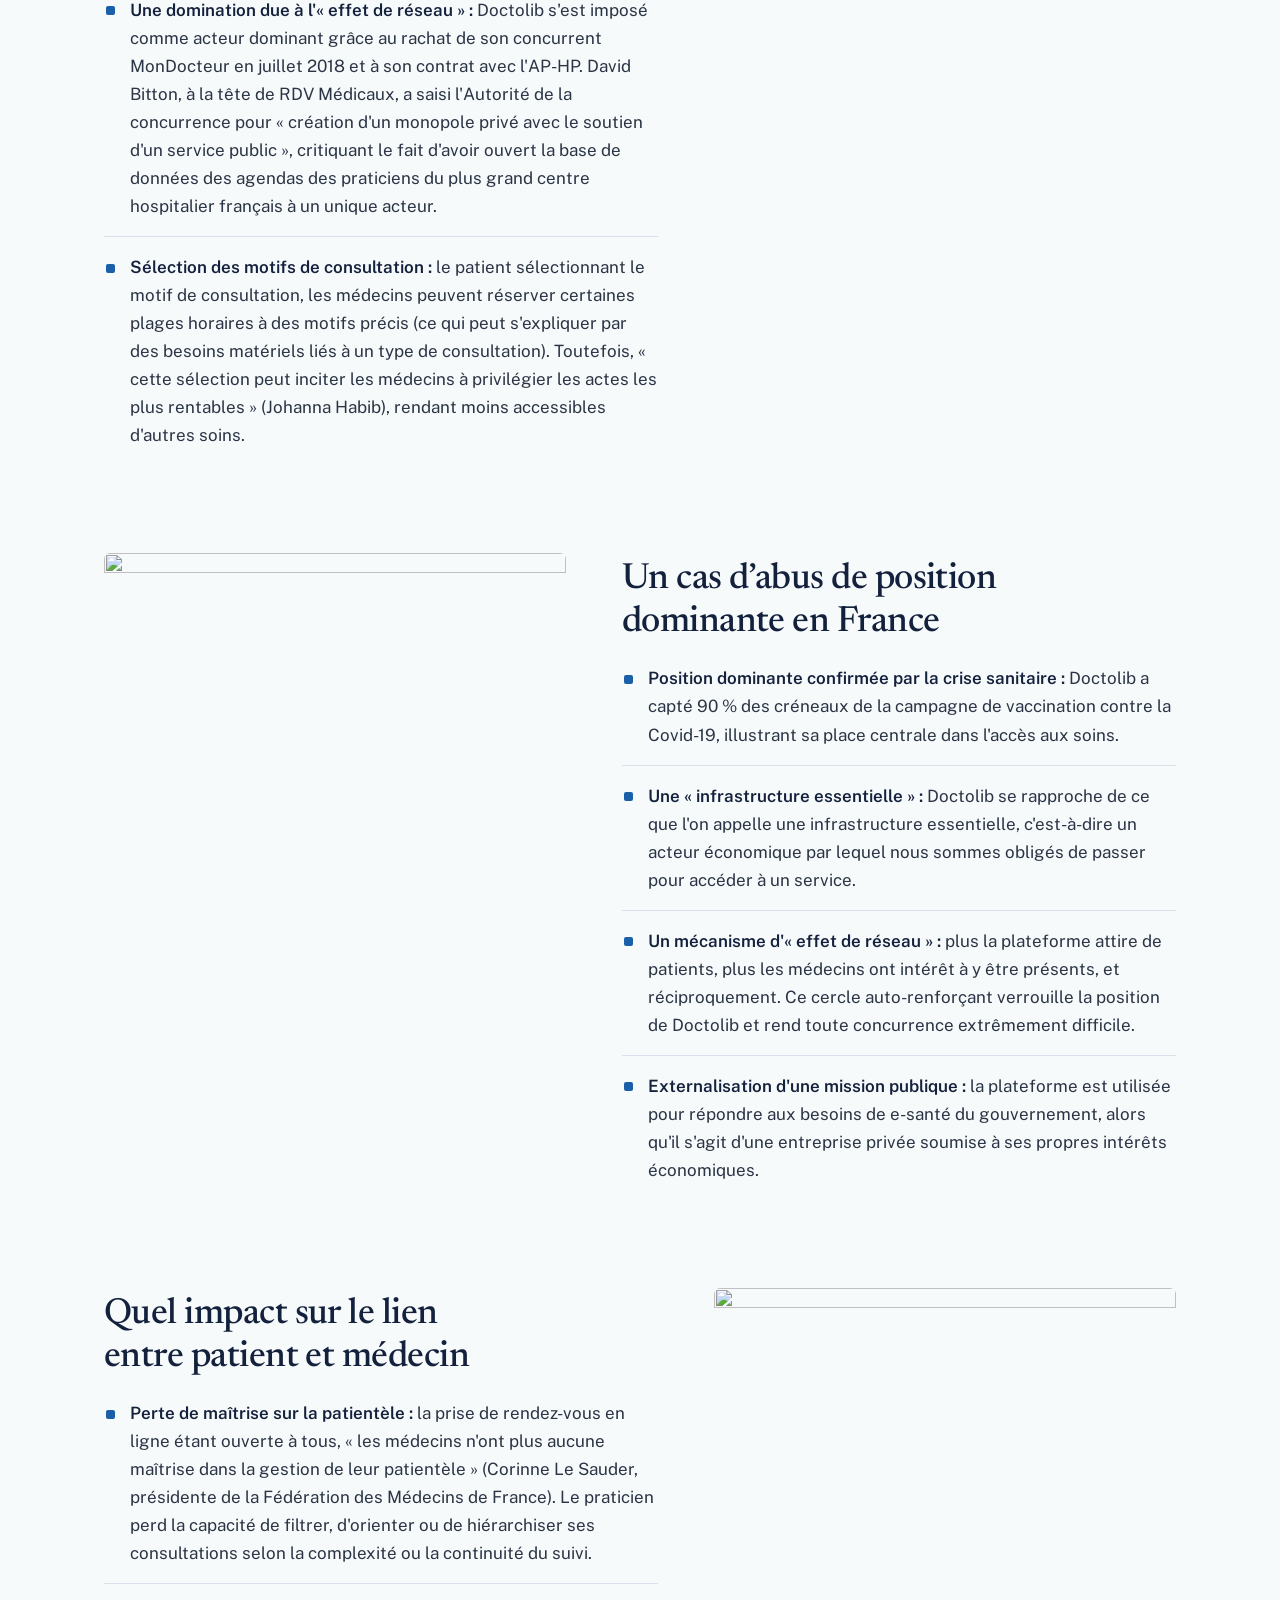
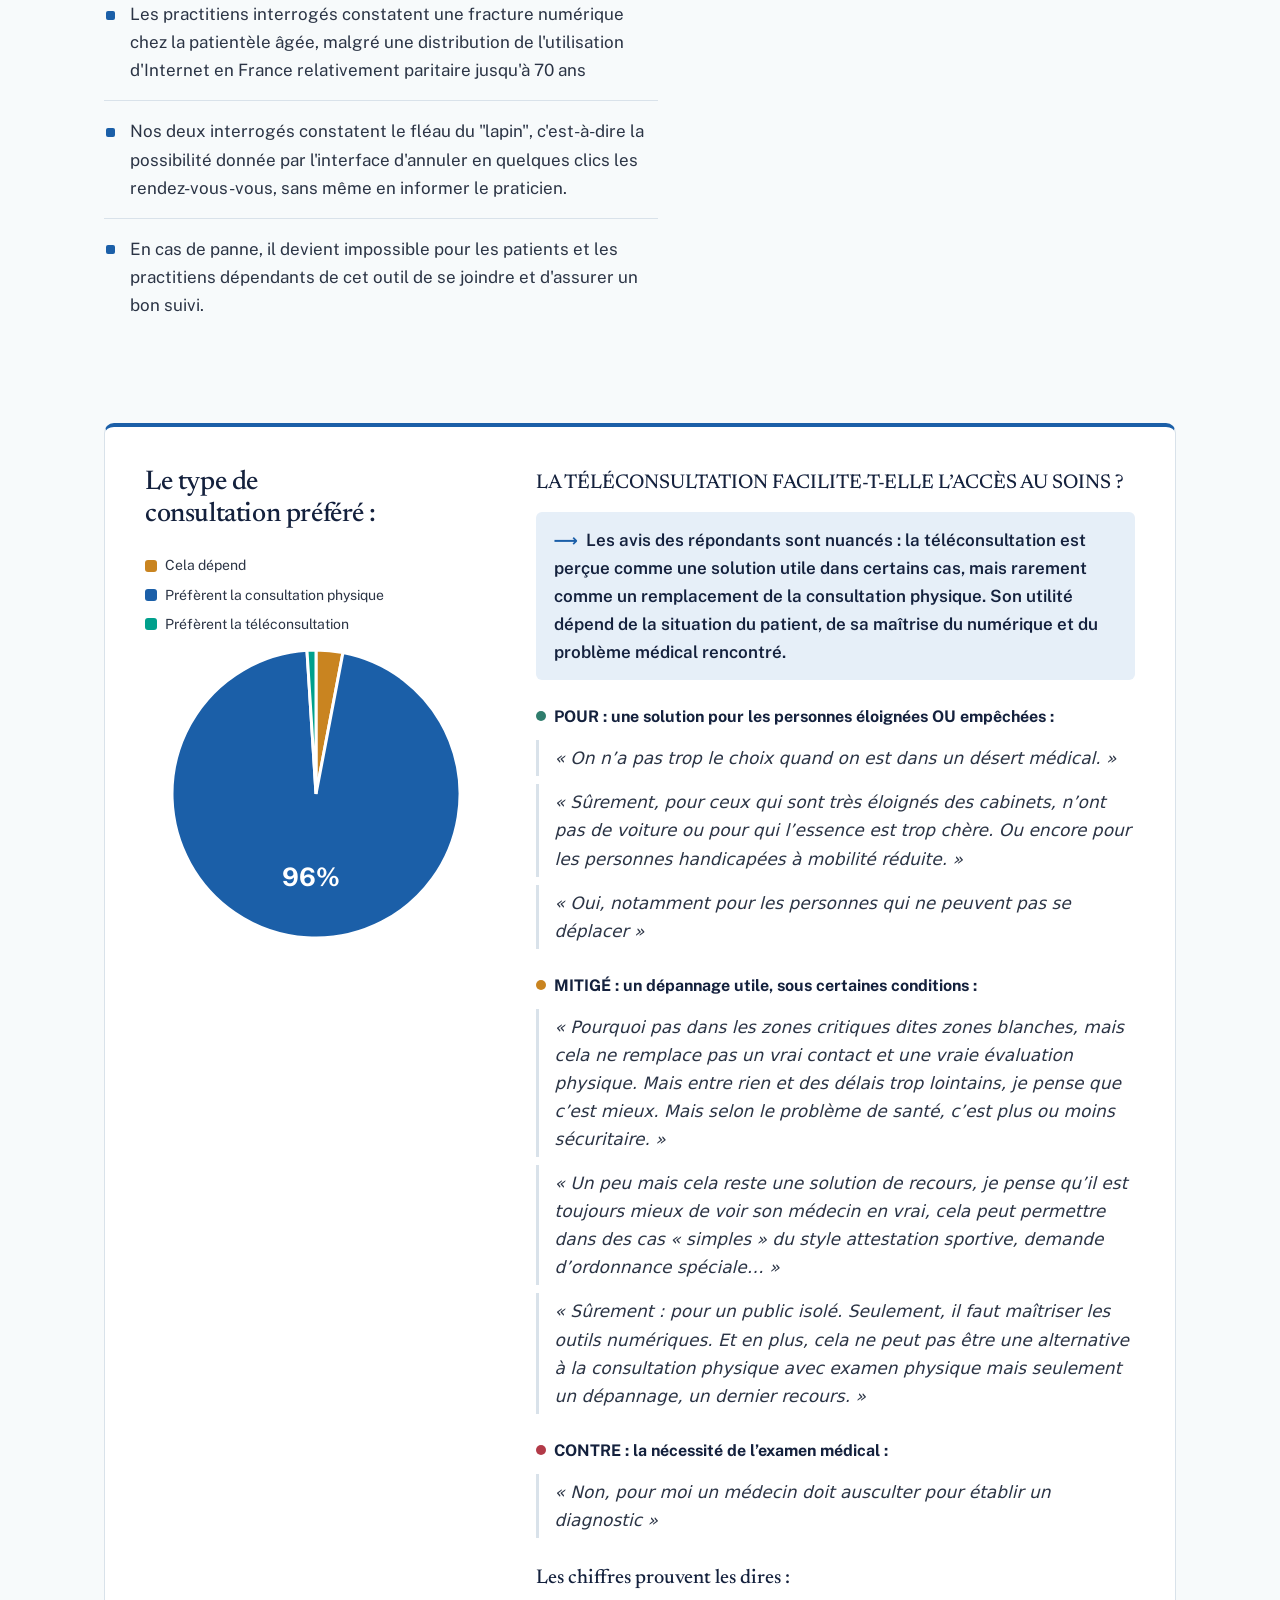
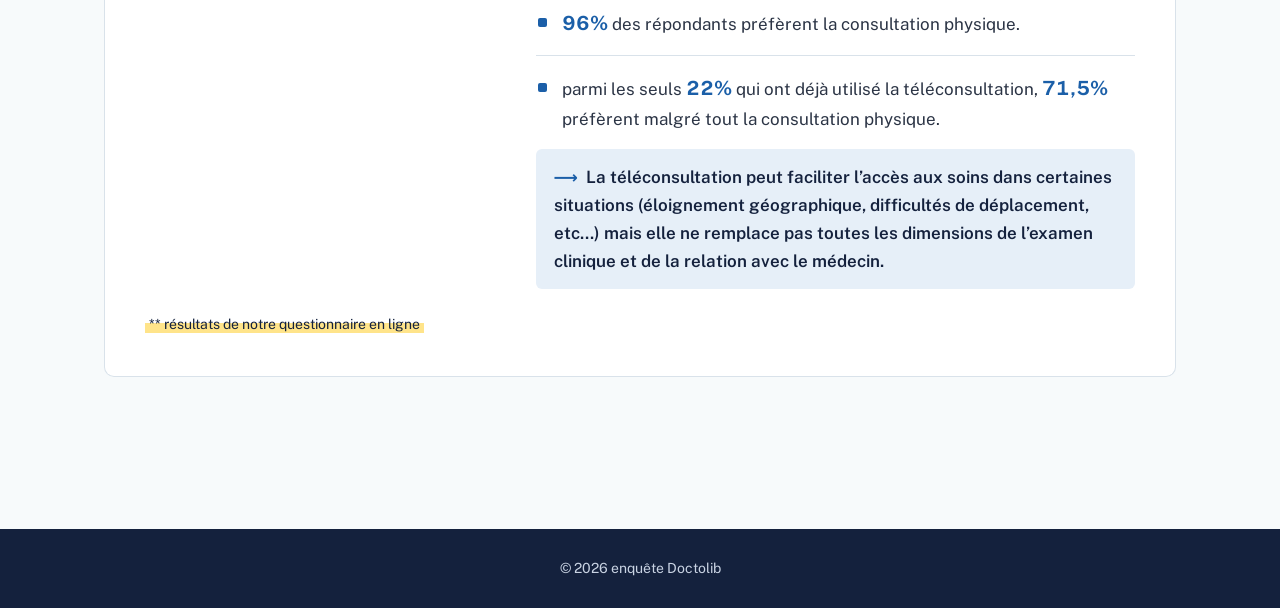
==== commit 8593460f: "Graphiques recréés dans le style du site" ====
--- a/controverses.html
+++ b/controverses.html
@@ -28,8 +28,23 @@
       <p>Néanmoins, Doctolib reste un outil numérique : il s'ancre ainsi dans certaines logiques controversées</p>
     </section>
 
-    <figure class="chart narrow">
-      <img src="https://primary.jwwb.nl/public/k/c/g/temp-qszgbrvemttdthedyeht/capture-d-cran-2026-11-02-12-01-36-high.png" alt="">
+    <figure class="viz panel">
+      <div class="panel-part">
+        <h3 class="viz-title">Faciliter l’accès aux soins ne signifie pas résoudre la pénurie médicale :</h3>
+        <ul class="stats">
+          <li><strong class="num">85,5 %</strong> des répondants estiment que la prise de rendez-vous en ligne améliore l’accès aux soins, au moins un peu.</li>
+          <li>Pourtant, <strong class="num">76,5 %</strong> ont déjà recherché le premier rendez-vous disponible plutôt qu’un professionnel précis, et <strong class="num">44 %</strong> ont déjà élargi leur zone géographique pour obtenir un rendez-vous.</li>
+        </ul>
+        <p class="viz-takeaway"><span class="arrow" aria-hidden="true">⟶</span> <strong>Doctolib facilite la recherche d’un créneau, mais ne crée pas de médecins supplémentaires. Les patients peuvent devoir privilégier la disponibilité au choix du professionnel ou accepter de se déplacer davantage.</strong></p>
+      </div>
+      <div class="panel-part">
+        <h3 class="viz-title">Le numérique ne supprime pas les inégalités d’accès :</h3>
+        <ul class="stats">
+          <li><strong class="num">71 %</strong> des répondants de plus de 60 ans utilisent parfois le téléphone pour prendre leurs rendez-vous, contre <strong class="num">24 %</strong> des 18-25 ans.</li>
+          <li>Parmi les 7 répondants déclarant vivre dans une zone où l’offre de soins est limitée, les 7 ont déjà recherché le premier rendez-vous disponible.</li>
+        </ul>
+        <p class="viz-takeaway"><span class="arrow" aria-hidden="true">⟶</span> <strong>Les pratiques diffèrent selon l’âge, tandis que les difficultés territoriales peuvent contraindre les patients à adapter leurs recherches. Le numérique peut faciliter certaines démarches, mais il ne répond pas à toutes les difficultés d’accès aux soins.</strong></p>
+      </div>
       <figcaption>** résultats de notre questionnaire en ligne</figcaption>
     </figure>
 
@@ -88,27 +103,42 @@
       </div>
     </section>
 
-    <figure class="chart">
-      <img src="https://primary.jwwb.nl/public/k/c/g/temp-qszgbrvemttdthedyeht/capture-d-cran-2026-11-02-11-59-34-standard.png" alt="">
+    <figure class="viz split-viz">
+      <div class="viz-side">
+        <h3 class="viz-title">Le type de consultation préféré :</h3>
+        <ul class="viz-legend"><li><span class="swatch" style="background:#c98420"></span>Cela dépend</li><li><span class="swatch" style="background:#1b5fa8"></span>Préfèrent la consultation physique</li><li><span class="swatch" style="background:#00a08c"></span>Préfèrent la téléconsultation</li></ul>
+        <svg class="ring" viewBox="0 0 200 200" role="img" aria-label="Préfèrent la consultation physique : 96%"><path d="M100.00,100.00 L100.00,4.00 A96,96 0 0 1 117.99,5.70 Z" fill="#c98420" stroke="var(--white)" stroke-width="2"><title>Cela dépend</title></path><path d="M100.00,100.00 L117.99,5.70 A96,96 0 1 1 93.97,4.19 Z" fill="#1b5fa8" stroke="var(--white)" stroke-width="2"><title>Préfèrent la consultation physique : 96%</title></path><path d="M100.00,100.00 L93.97,4.19 A96,96 0 0 1 100.00,4.00 Z" fill="#00a08c" stroke="var(--white)" stroke-width="2"><title>Préfèrent la téléconsultation</title></path><text x="96.5" y="155.6" class="ring-label">96%</text></svg>
+      </div>
+      <div class="viz-text">
+        <h4 class="viz-heading">LA TÉLÉCONSULTATION FACILITE-T-ELLE L’ACCÈS AU SOINS ?</h4>
+        <p class="viz-takeaway"><span class="arrow" aria-hidden="true">⟶</span> <strong>Les avis des répondants sont nuancés : la téléconsultation est perçue comme une solution utile dans certains cas, mais rarement comme un remplacement de la consultation physique. Son utilité dépend de la situation du patient, de sa maîtrise du numérique et du problème médical rencontré.</strong></p>
+        <h4 class="opinion pour">POUR : une solution pour les personnes éloignées OU empêchées :</h4>
+        <ul class="quotes">
+          <li><q>On n’a pas trop le choix quand on est dans un désert médical.</q></li>
+          <li><q>Sûrement, pour ceux qui sont très éloignés des cabinets, n’ont pas de voiture ou pour qui l’essence est trop chère. Ou encore pour les personnes handicapées à mobilité réduite.</q></li>
+          <li><q>Oui, notamment pour les personnes qui ne peuvent pas se déplacer</q></li>
+        </ul>
+        <h4 class="opinion mitige">MITIGÉ : un dépannage utile, sous certaines conditions :</h4>
+        <ul class="quotes">
+          <li><q>Pourquoi pas dans les zones critiques dites zones blanches, mais cela ne remplace pas un vrai contact et une vraie évaluation physique. Mais entre rien et des délais trop lointains, je pense que c’est mieux. Mais selon le problème de santé, c’est plus ou moins sécuritaire.</q></li>
+          <li><q>Un peu mais cela reste une solution de recours, je pense qu’il est toujours mieux de voir son médecin en vrai, cela peut permettre dans des cas « simples » du style attestation sportive, demande d’ordonnance spéciale…</q></li>
+          <li><q>Sûrement : pour un public isolé. Seulement, il faut maîtriser les outils numériques. Et en plus, cela ne peut pas être une alternative à la consultation physique avec examen physique mais seulement un dépannage, un dernier recours.</q></li>
+        </ul>
+        <h4 class="opinion contre">CONTRE : la nécessité de l’examen médical :</h4>
+        <ul class="quotes">
+          <li><q>Non, pour moi un médecin doit ausculter pour établir un diagnostic</q></li>
+        </ul>
+        <h4 class="viz-heading">Les chiffres prouvent les dires :</h4>
+        <ul class="stats">
+          <li><strong class="num">96%</strong> des répondants préfèrent la consultation physique.</li>
+          <li>parmi les seuls <strong class="num">22%</strong> qui ont déjà utilisé la téléconsultation, <strong class="num">71,5%</strong> préfèrent malgré tout la consultation physique.</li>
+        </ul>
+        <p class="viz-takeaway"><span class="arrow" aria-hidden="true">⟶</span> <strong>La téléconsultation peut faciliter l’accès aux soins dans certaines situations (éloignement géographique, difficultés de déplacement, etc…) mais elle ne remplace pas toutes les dimensions de l’examen clinique et de la relation avec le médecin.</strong></p>
+      </div>
       <figcaption>** résultats de notre questionnaire en ligne</figcaption>
     </figure>
   </main>
 
   <footer>© 2026 enquête Doctolib</footer>
-  <div class="lightbox" id="lightbox" role="dialog" aria-label="Graphique agrandi"><img alt=""></div>
-  <script>
-    (function () {
-      var box = document.getElementById('lightbox');
-      var big = box.querySelector('img');
-      document.querySelectorAll('.chart img, .split img.chart-img').forEach(function (img) {
-        img.tabIndex = 0;
-        function open() { big.src = img.src; box.classList.add('open'); }
-        img.addEventListener('click', open);
-        img.addEventListener('keydown', function (e) { if (e.key === 'Enter') open(); });
-      });
-      box.addEventListener('click', function () { box.classList.remove('open'); });
-      document.addEventListener('keydown', function (e) { if (e.key === 'Escape') box.classList.remove('open'); });
-    })();
-  </script>
 </body>
 </html>
--- a/style.css
+++ b/style.css
@@ -23,6 +23,8 @@
 
 body {
   margin: 0;
+  -webkit-text-size-adjust: 100%;
+  -webkit-tap-highlight-color: transparent;
   background: var(--paper);
   color: var(--text);
   font-family: var(--sans);
@@ -210,6 +212,130 @@
 }
 .lightbox.open { display: flex; }
 .lightbox img { max-height: 92vh; width: auto; border-radius: 4px; background: var(--white); }
+
+
+/* ---------- Graphiques natifs (résultats du questionnaire) ---------- */
+.viz {
+  margin: 0 0 72px;
+  background: var(--white);
+  border: 1px solid var(--line);
+  border-top: 4px solid var(--blue);
+  border-radius: 10px;
+  padding: clamp(20px, 3.5vw, 40px);
+}
+.viz-title { font-size: clamp(21px, 2.2vw, 27px); margin-bottom: 24px; }
+.viz figcaption, .viz > figcaption {
+  margin: 24px 0 0;
+  width: fit-content;
+  font-size: 14px;
+  color: var(--ink);
+  background: linear-gradient(transparent 45%, var(--marker) 45%, var(--marker) 88%, transparent 88%);
+  padding: 0 4px;
+}
+.viz-takeaway {
+  margin: 24px 0 0;
+  padding: 14px 18px;
+  background: var(--blue-soft);
+  border-radius: 6px;
+  color: var(--ink);
+}
+.viz-takeaway strong { font-weight: 600; }
+.arrow { color: var(--blue); font-weight: 700; margin-right: 4px; }
+
+/* Barres horizontales */
+.bars { display: grid; gap: 12px; }
+.bar-row {
+  display: grid;
+  grid-template-columns: minmax(180px, 2fr) 3fr;
+  gap: 16px;
+  align-items: center;
+}
+.bar-label { font-size: 15px; color: var(--text); text-align: right; line-height: 1.35; }
+.bar-track {
+  position: relative;
+  height: 40px;
+  background:
+    repeating-linear-gradient(to right, var(--line) 0 1px, transparent 1px 20%) left / 100% 100% no-repeat;
+}
+.bar {
+  position: absolute;
+  inset: 0 auto 0 0;
+  width: calc(var(--v) * 1%);
+  background: var(--blue);
+  border-radius: 0 4px 4px 0;
+  display: flex;
+  align-items: center;
+  justify-content: flex-end;
+  padding-right: 12px;
+  transform-origin: left center;
+  transition: background-color 0.15s ease;
+}
+.bar-row:hover .bar { background: var(--ink); }
+.bar-value { color: var(--white); font-weight: 700; font-size: 16px; font-variant-numeric: tabular-nums; }
+.bar-axis { display: grid; grid-template-columns: minmax(180px, 2fr) 3fr; gap: 16px; }
+.bar-axis .ticks { display: flex; justify-content: space-between; font-size: 12px; color: var(--muted); font-variant-numeric: tabular-nums; }
+.bar-axis .ticks i { font-style: normal; width: 0; display: flex; justify-content: center; }
+
+/* Anneau / camembert */
+.ring { width: 100%; max-width: 300px; margin: 8px auto 0; display: block; overflow: visible; }
+.ring path { transition: opacity 0.15s ease; }
+.ring:hover path { opacity: 0.55; }
+.ring path:hover { opacity: 1; }
+.ring-label { fill: var(--white); font-family: var(--sans); font-weight: 700; font-size: 17px; text-anchor: middle; dominant-baseline: central; pointer-events: none; }
+.viz-legend { list-style: none; margin: 0 0 8px; padding: 0; display: flex; flex-wrap: wrap; gap: 6px 20px; font-size: 14px; }
+main .viz-legend li { padding: 0; margin: 0; border: 0; display: flex; align-items: center; gap: 8px; }
+main .viz-legend li::before { display: none; }
+.swatch { width: 12px; height: 12px; border-radius: 3px; flex: none; }
+.donut-card { margin-bottom: 0; }
+.donut-card .viz-legend { justify-content: center; }
+
+/* Panneaux de chiffres clés */
+main .stats li { border-bottom: 1px solid var(--line); }
+main .stats li:last-child { border-bottom: 0; }
+.num { color: var(--blue); font-weight: 700; font-size: 1.15em; font-variant-numeric: tabular-nums; white-space: nowrap; }
+.panel-part + .panel-part { margin-top: 40px; padding-top: 32px; border-top: 1px dashed var(--line); }
+.limits { border-top-color: var(--mint-deep); }
+.limits li strong { color: var(--ink); }
+
+/* Graphique + texte côte à côte */
+.split-viz { display: grid; grid-template-columns: 4fr 7fr; gap: 0 48px; align-items: start; }
+.split-viz > figcaption { grid-column: 1 / -1; }
+.viz-side { position: sticky; top: 96px; }
+.viz-side .viz-legend { flex-direction: column; }
+.viz-heading { font-family: var(--serif); font-weight: 500; font-size: 20px; color: var(--ink); margin: 0 0 12px; }
+.viz-text .viz-takeaway { margin: 0 0 24px; }
+.viz-text .viz-takeaway:last-child { margin-bottom: 0; }
+.opinion { font-size: 16px; margin: 0 0 10px; font-family: var(--sans); font-weight: 700; color: var(--ink); }
+.opinion::before { content: ''; display: inline-block; width: 10px; height: 10px; border-radius: 50%; margin-right: 8px; vertical-align: 1px; }
+.opinion.pour::before { background: var(--mint-deep); }
+.opinion.mitige::before { background: #c98420; }
+.opinion.contre::before { background: #b23a48; }
+main .quotes { margin-bottom: 24px; }
+main .quotes li { padding: 4px 0 4px 16px; margin: 0 0 8px; border: 0; border-left: 3px solid var(--line); font-style: italic; color: var(--text); }
+main .quotes li::before { display: none; }
+main .quotes q { quotes: '« ' ' »' '« ' ' »'; }
+.viz-text .stats { margin-bottom: 0; }
+
+@media (max-width: 820px) {
+  .viz { margin-bottom: 48px; padding: 18px 16px; border-radius: 8px; }
+  .viz-title { font-size: 20px; margin-bottom: 18px; }
+  .bar-row { grid-template-columns: 1fr; gap: 6px; }
+  .bar-label { text-align: left; font-size: 14px; }
+  .bar-track { height: 34px; }
+  .bar-axis { grid-template-columns: 1fr; }
+  .bar-axis > span:first-child { display: none; }
+  .bar-value { font-size: 15px; }
+  .split-viz { grid-template-columns: 1fr; gap: 20px; }
+  .viz-side { position: static; }
+  .viz-side .viz-legend { flex-direction: row; }
+  .ring { max-width: 240px; }
+  .panel-part + .panel-part { margin-top: 28px; padding-top: 24px; }
+  .viz-takeaway { padding: 12px 14px; }
+}
+
+@media (prefers-reduced-motion: reduce) {
+  .bar, .ring path { transition: none; }
+}
 
 /* ---------- Accueil ---------- */
 .hero {
@@ -373,25 +499,90 @@
 
 /* ---------- Mobile ---------- */
 @media (max-width: 820px) {
-  body { font-size: 16px; }
+  body { font-size: 16px; line-height: 1.6; }
+  main { padding: 32px 16px 48px; }
+
+  /* En-tête compact : titre puis menu sur une seule ligne qui défile */
   header { position: static; }
-  main { padding: 36px 16px 56px; }
-  .header-inner { padding: 12px 16px; }
-  nav ul { gap: 2px 18px; }
-  .split, .split.reverse, .hero, .cards, .interviews { grid-template-columns: 1fr; gap: 24px; }
+  .header-inner { padding: 14px 0 0; display: block; }
+  .site-title { font-size: 21px; padding: 0 16px; }
+  .header-inner { padding: 14px 0; }
+  nav { margin-top: 12px; padding: 0 16px; }
+  nav ul { display: grid; grid-template-columns: 1fr 1fr; gap: 6px; }
+  nav a {
+    display: block;
+    text-align: center;
+    padding: 9px 6px;
+    font-size: 14px;
+    border: 1px solid rgba(255, 255, 255, 0.18);
+    border-bottom-width: 1px;
+    border-radius: 6px;
+  }
+  nav a[aria-current="page"] { background: var(--marker); color: var(--ink); border-color: var(--marker); }
+
+  /* Une seule colonne, rythme vertical resserré */
+  .split, .split.reverse, .hero, .cards, .interviews { grid-template-columns: 1fr; gap: 20px; }
+  .split, .block, .chart { margin-bottom: 48px; }
   .split.reverse > :first-child { order: 0; }
-  .split .photo { position: static; }
+  .split > div { padding-top: 0; }
+  .split .photo, .split .chart-img { position: static; }
+  .split .chart-img { border-width: 6px; }
+
+  h1 { font-size: 30px; }
+  h2 { font-size: 25px; margin-bottom: 16px; }
+  h3 { font-size: 19px; }
+
+  .page-head { margin-bottom: 36px; }
+  .page-head h1, .page-head h2 { font-size: 32px; }
+  .page-head p { font-size: 18px; }
+
+  /* Accueil */
+  .hero { margin-bottom: 40px; }
+  .hero-title h1 { font-size: 36px; line-height: 1.08; }
+  .hero-photo { margin-right: 12px; }
+  .hero-photo::before { inset: 12px -12px -12px 12px; }
+  .hero-photo img { aspect-ratio: 4 / 3; }
+  .intro { margin-bottom: 56px; font-size: 16px; }
+  .intro p:first-child { font-size: 20px; }
+  .cards { gap: 32px; margin-bottom: 56px; }
+  .cards h3 { font-size: 19px; }
+  .sources { padding: 22px 18px; margin-bottom: 56px; border-radius: 8px; }
+  .sources h2 { font-size: 23px; }
+  .sources p { font-size: 14px; padding-left: 12px; }
+  .team h1 { font-size: 24px; }
+
+  /* Listes */
+  main li { padding: 0 0 14px 22px; margin-bottom: 14px; }
+  main li::before { width: 8px; height: 8px; }
+
+  /* Graphiques : pleine largeur, agrandissables d'un toucher */
+  .chart { padding: 10px; border-radius: 8px; }
+  .chart img { border-radius: 3px; }
+  .chart figcaption { font-size: 13px; text-align: center; margin-top: 10px; }
+  .lightbox { padding: 12px; overflow: auto; align-items: center; }
+  .lightbox img { max-height: none; width: 100%; }
+
+  /* Entretiens */
   .interviews > img, .interviews > h2, .interviews > details { grid-column: 1; grid-row: auto; }
-  .hero-photo::before { inset: 14px -10px -14px 14px; }
-  .intro p:first-child { font-size: 20px; }
-  .page-head p { font-size: 19px; }
-  .turn { grid-template-columns: 1fr; }
-  .turn .time { padding: 0; }
-  summary { padding: 16px 52px 16px 18px; }
-  details > div { padding: 0 18px 18px; }
+  .interviews > h2 { order: -1; margin-bottom: 0; }
+  details { border-radius: 8px; }
+  summary { padding: 16px 44px 16px 16px; }
+  summary::after { right: 18px; }
+  details > div { padding: 0 14px 16px; }
+  .transcript .meta { padding: 14px 16px; margin-bottom: 18px; }
+  .transcript .meta strong { font-size: 18px; }
+  .turn { display: block; padding: 12px 0; }
+  .turn .time { display: inline; font-size: 12px; margin-right: 6px; padding: 0; }
+  .turn .body { display: inline; }
+  .split details summary { padding-left: 0; }
+  .split details { margin-bottom: 0; }
+  .form-link a { display: block; font-size: 13px; }
+
+  footer { padding: 22px 16px; }
 }
 
 @media (prefers-reduced-motion: reduce) {
   html { scroll-behavior: auto; }
   summary::after { transition: none; }
 }
+.donut-card .viz-title { text-align: center; }
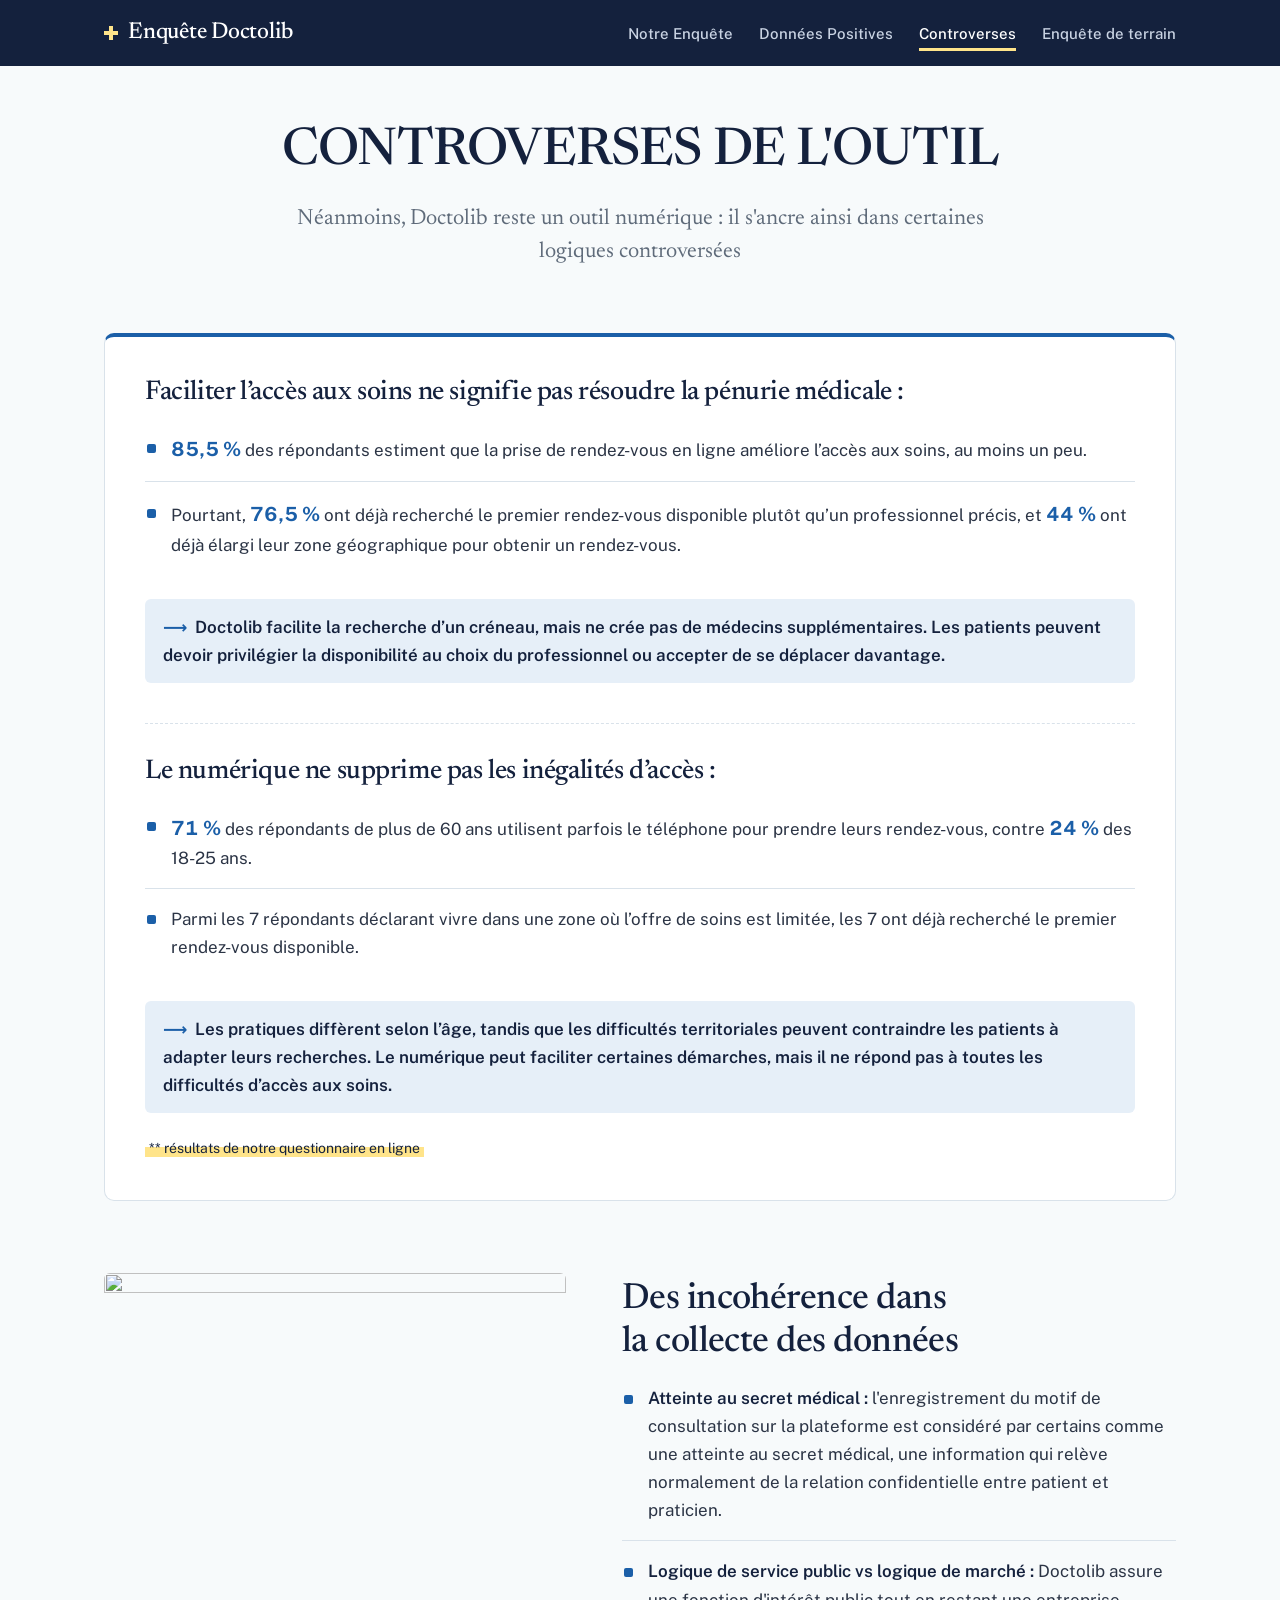
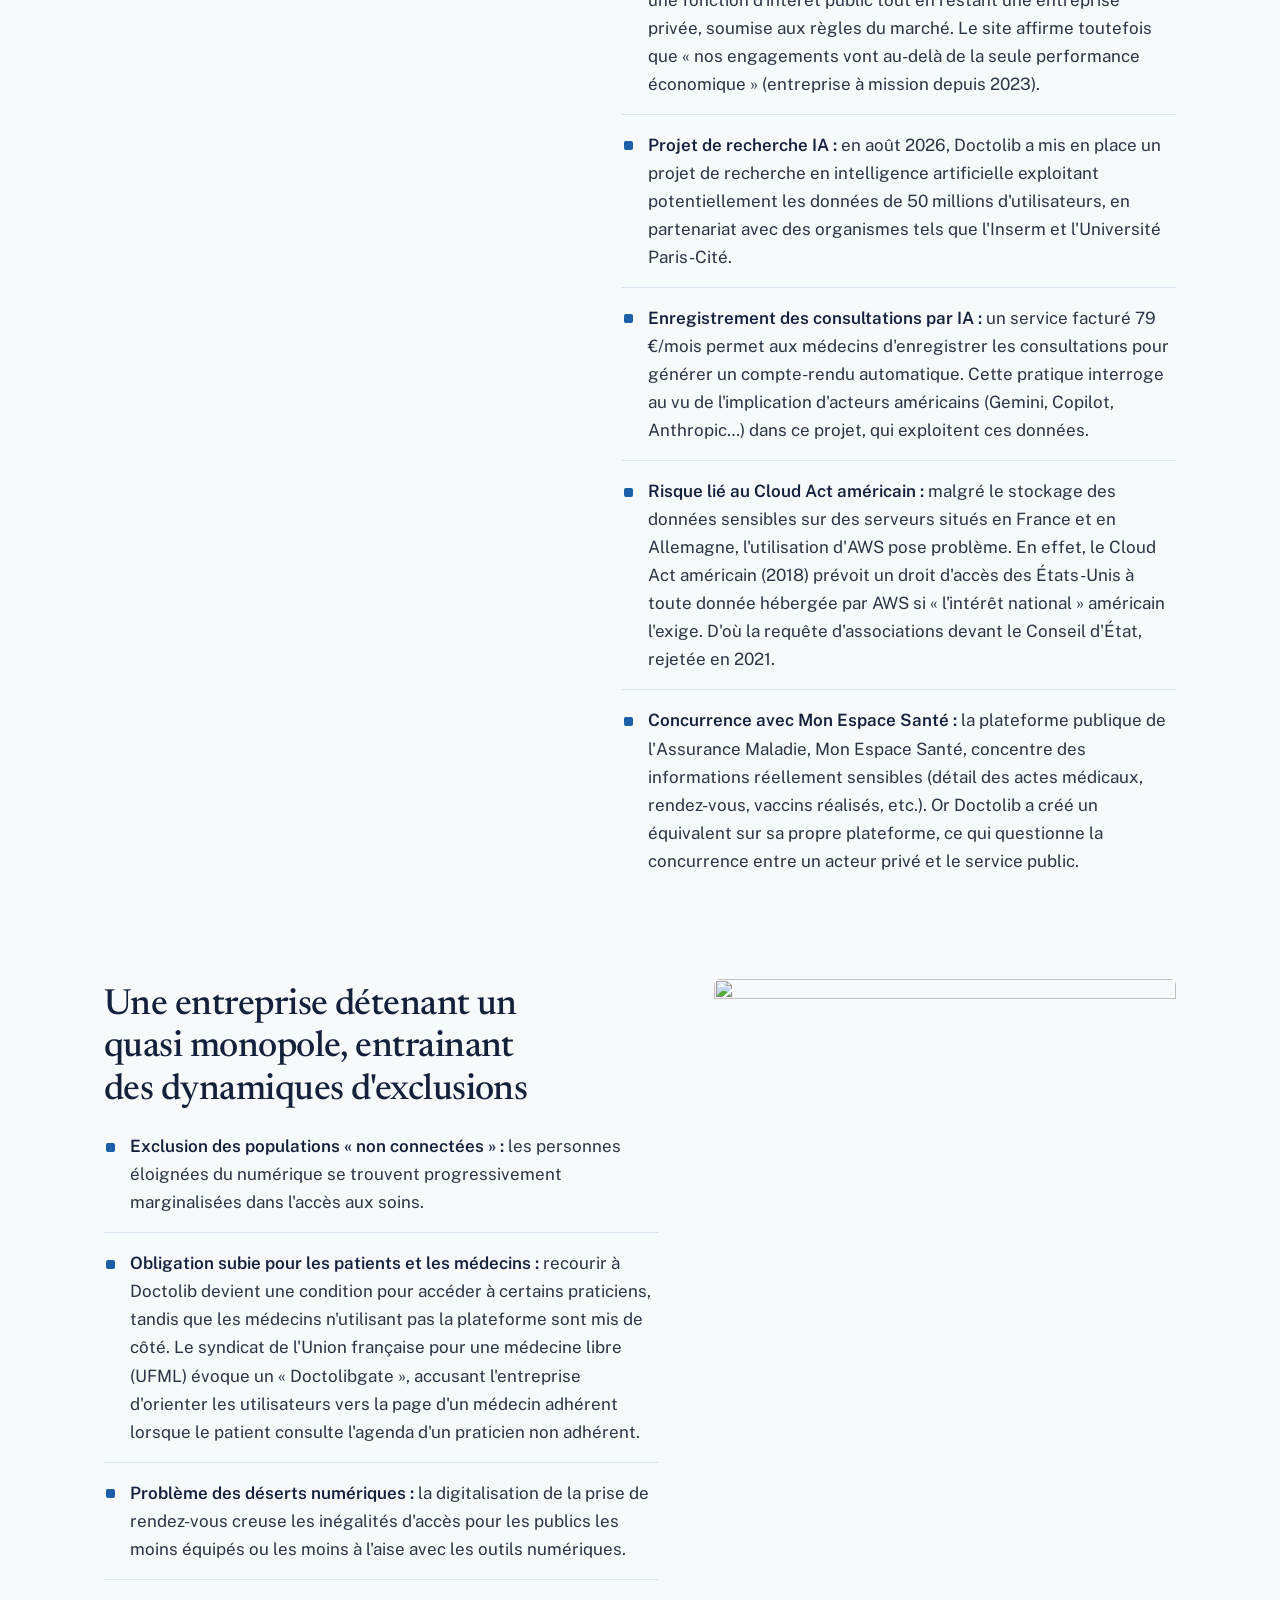
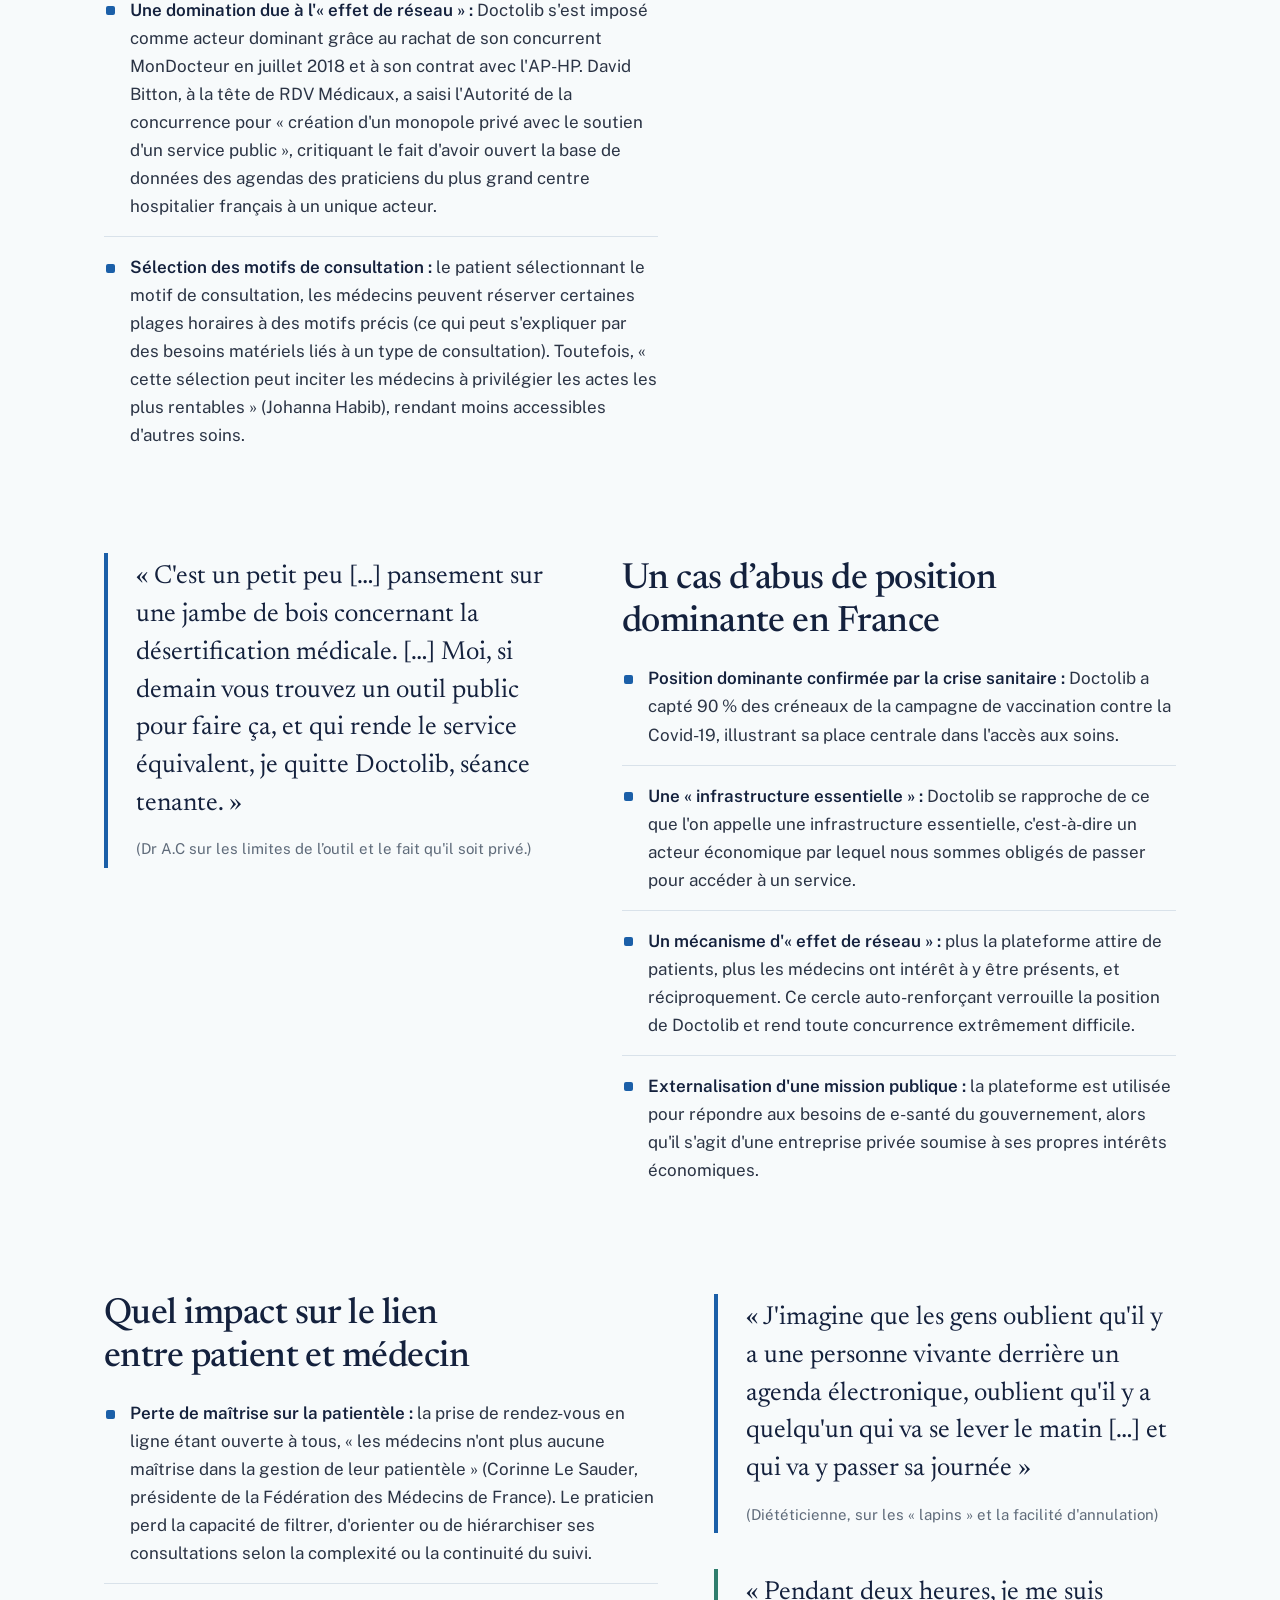
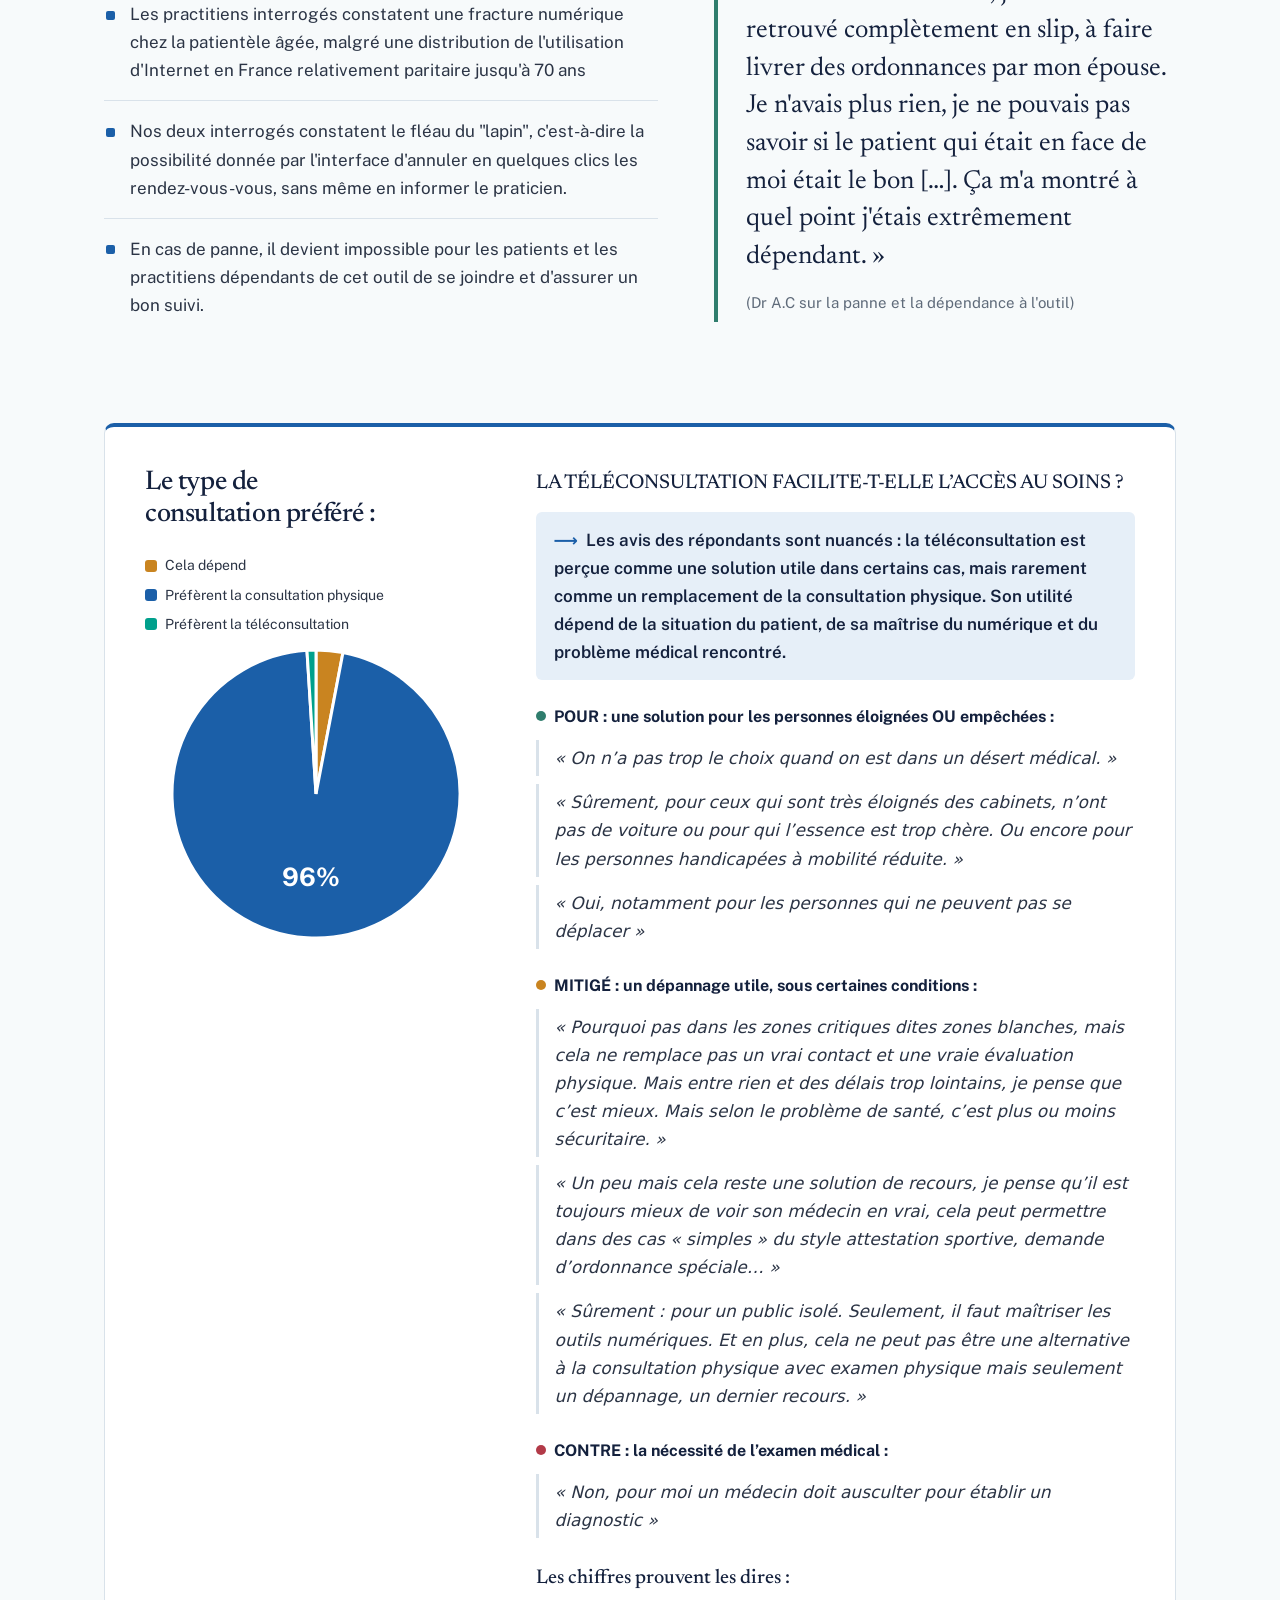
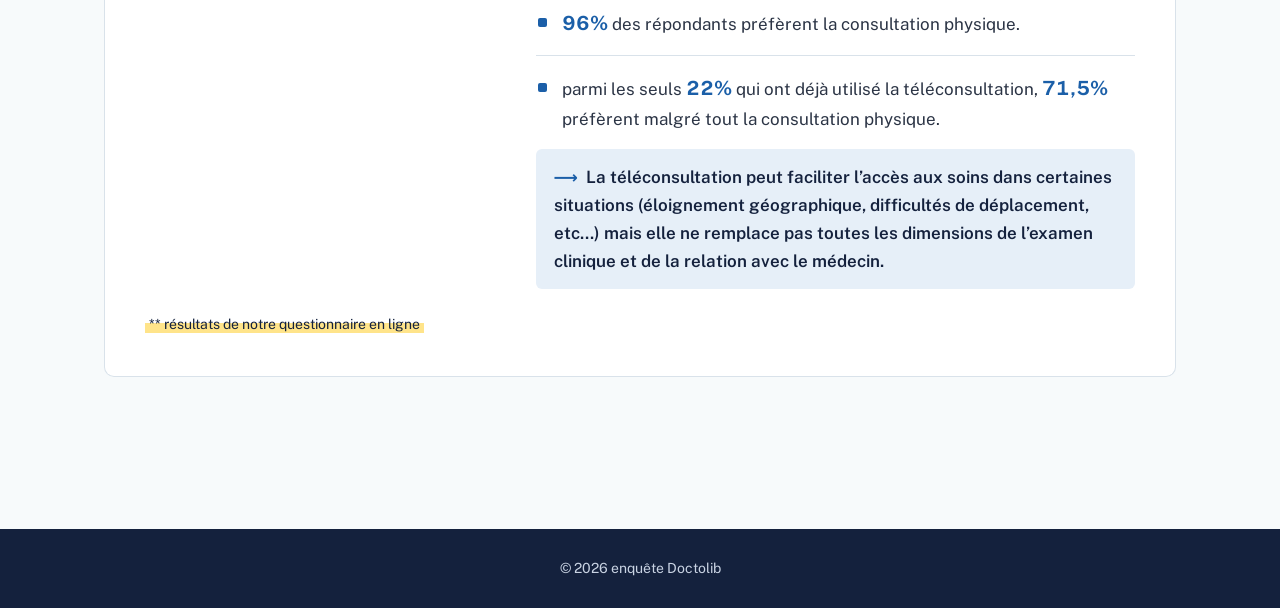
==== commit d28c460e: "Citations intégrées au texte" ====
--- a/controverses.html
+++ b/controverses.html
@@ -78,7 +78,10 @@
     </section>
 
     <section class="split">
-      <img class="photo" src="https://primary.jwwb.nl/public/k/c/g/temp-qszgbrvemttdthedyeht/img_2038-standard.jpg" alt="">
+      <blockquote class="pull">
+        <p>« C'est un petit peu […] pansement sur une jambe de bois concernant la désertification médicale. […] Moi, si demain vous trouvez un outil public pour faire ça, et qui rende le service équivalent, je quitte Doctolib, séance tenante. »</p>
+        <footer>(Dr A.C sur les limites de l’outil et le fait qu'il soit privé.)</footer>
+      </blockquote>
       <div>
         <h2><strong>Un cas d’abus de position dominante en France</strong></h2>
         <ul>
@@ -91,7 +94,16 @@
     </section>
 
     <section class="split reverse">
-      <img class="photo" src="https://primary.jwwb.nl/public/k/c/g/temp-qszgbrvemttdthedyeht/img_2039-standard.jpg" alt="">
+      <div class="pulls">
+      <blockquote class="pull">
+          <p>« J'imagine que les gens oublient qu'il y a une personne vivante derrière un agenda électronique, oublient qu'il y a quelqu'un qui va se lever le matin […] et qui va y passer sa journée »</p>
+          <footer>(Diététicienne, sur les « lapins » et la facilité d'annulation)</footer>
+        </blockquote>
+      <blockquote class="pull">
+          <p>« Pendant deux heures, je me suis retrouvé complètement en slip, à faire livrer des ordonnances par mon épouse. Je n'avais plus rien, je ne pouvais pas savoir si le patient qui était en face de moi était le bon […]. Ça m'a montré à quel point j'étais extrêmement dépendant. »</p>
+          <footer>(Dr A.C sur la panne et la dépendance à l'outil)</footer>
+        </blockquote>
+      </div>
       <div>
         <h2>Quel impact sur le lien entre patient et médecin</h2>
         <ul>
--- a/style.css
+++ b/style.css
@@ -213,6 +213,36 @@
 .lightbox.open { display: flex; }
 .lightbox img { max-height: 92vh; width: auto; border-radius: 4px; background: var(--white); }
 
+
+
+/* Citations des entretiens (remplacent les blocs noirs) */
+.pull {
+  margin: 0;
+  padding: 6px 0 6px 28px;
+  border-left: 4px solid var(--blue);
+  position: sticky;
+  top: 96px;
+}
+.pull p {
+  font-family: var(--serif);
+  font-size: clamp(21px, 2.1vw, 26px);
+  line-height: 1.45;
+  color: var(--ink);
+  margin: 0 0 14px;
+  text-wrap: pretty;
+}
+.pull footer { font-size: 15px; color: var(--muted); background: none; padding: 0; text-align: left; }
+.pulls { position: sticky; top: 96px; display: grid; gap: 36px; }
+.pulls .pull { position: static; }
+.pull + .pull { border-left-color: var(--mint-deep); }
+.pulls .pull:nth-child(2) { border-left-color: var(--mint-deep); }
+@media (max-width: 820px) {
+  .pull, .pulls { position: static; }
+  .split > .pull, .split > .pulls { order: 2; }
+  .pull { padding-left: 18px; }
+  .pull p { font-size: 20px; }
+  .pulls { gap: 24px; }
+}
 
 /* ---------- Graphiques natifs (résultats du questionnaire) ---------- */
 .viz {
@@ -489,7 +519,7 @@
 .turn.end { grid-template-columns: 1fr; color: var(--muted); font-style: italic; }
 
 /* ---------- Pied de page ---------- */
-footer {
+body > footer {
   background: var(--ink);
   color: #c9d3e3;
   text-align: center;
@@ -578,7 +608,7 @@
   .split details { margin-bottom: 0; }
   .form-link a { display: block; font-size: 13px; }
 
-  footer { padding: 22px 16px; }
+  body > footer { padding: 22px 16px; }
 }
 
 @media (prefers-reduced-motion: reduce) {
